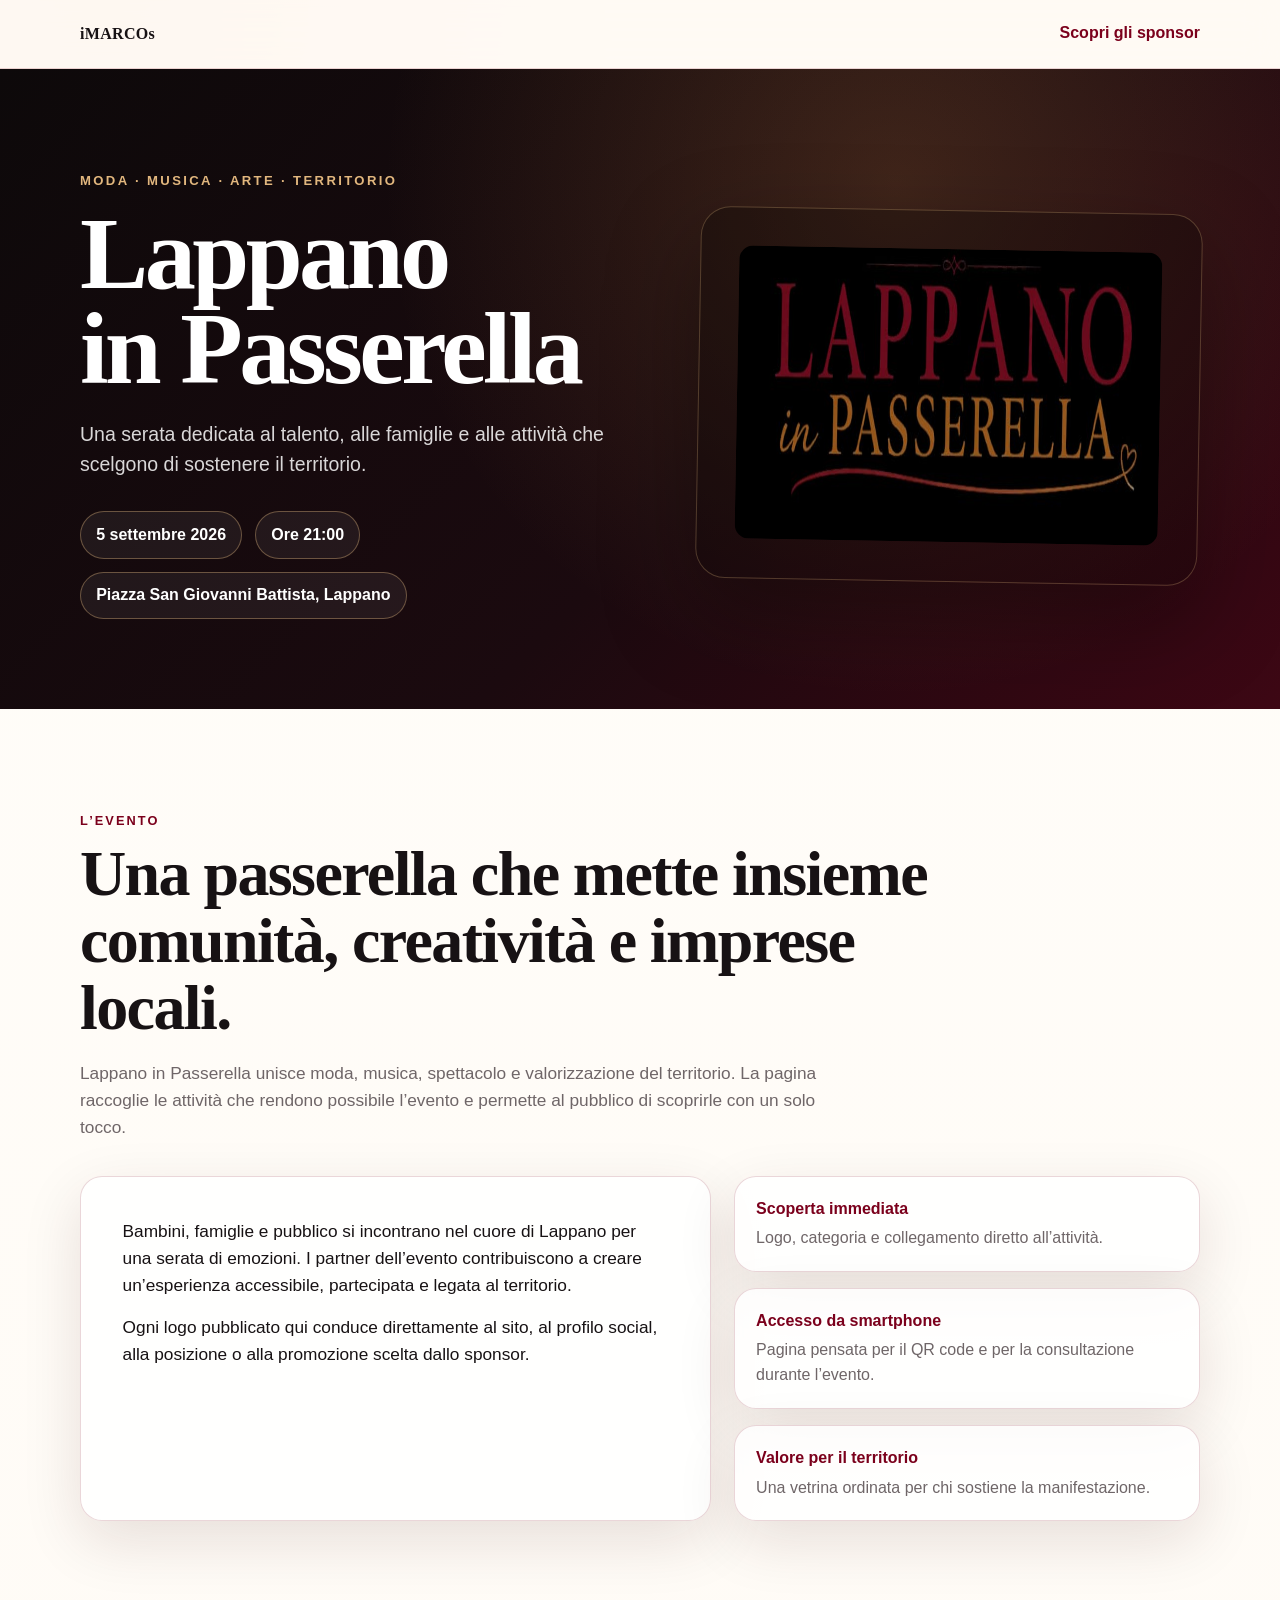
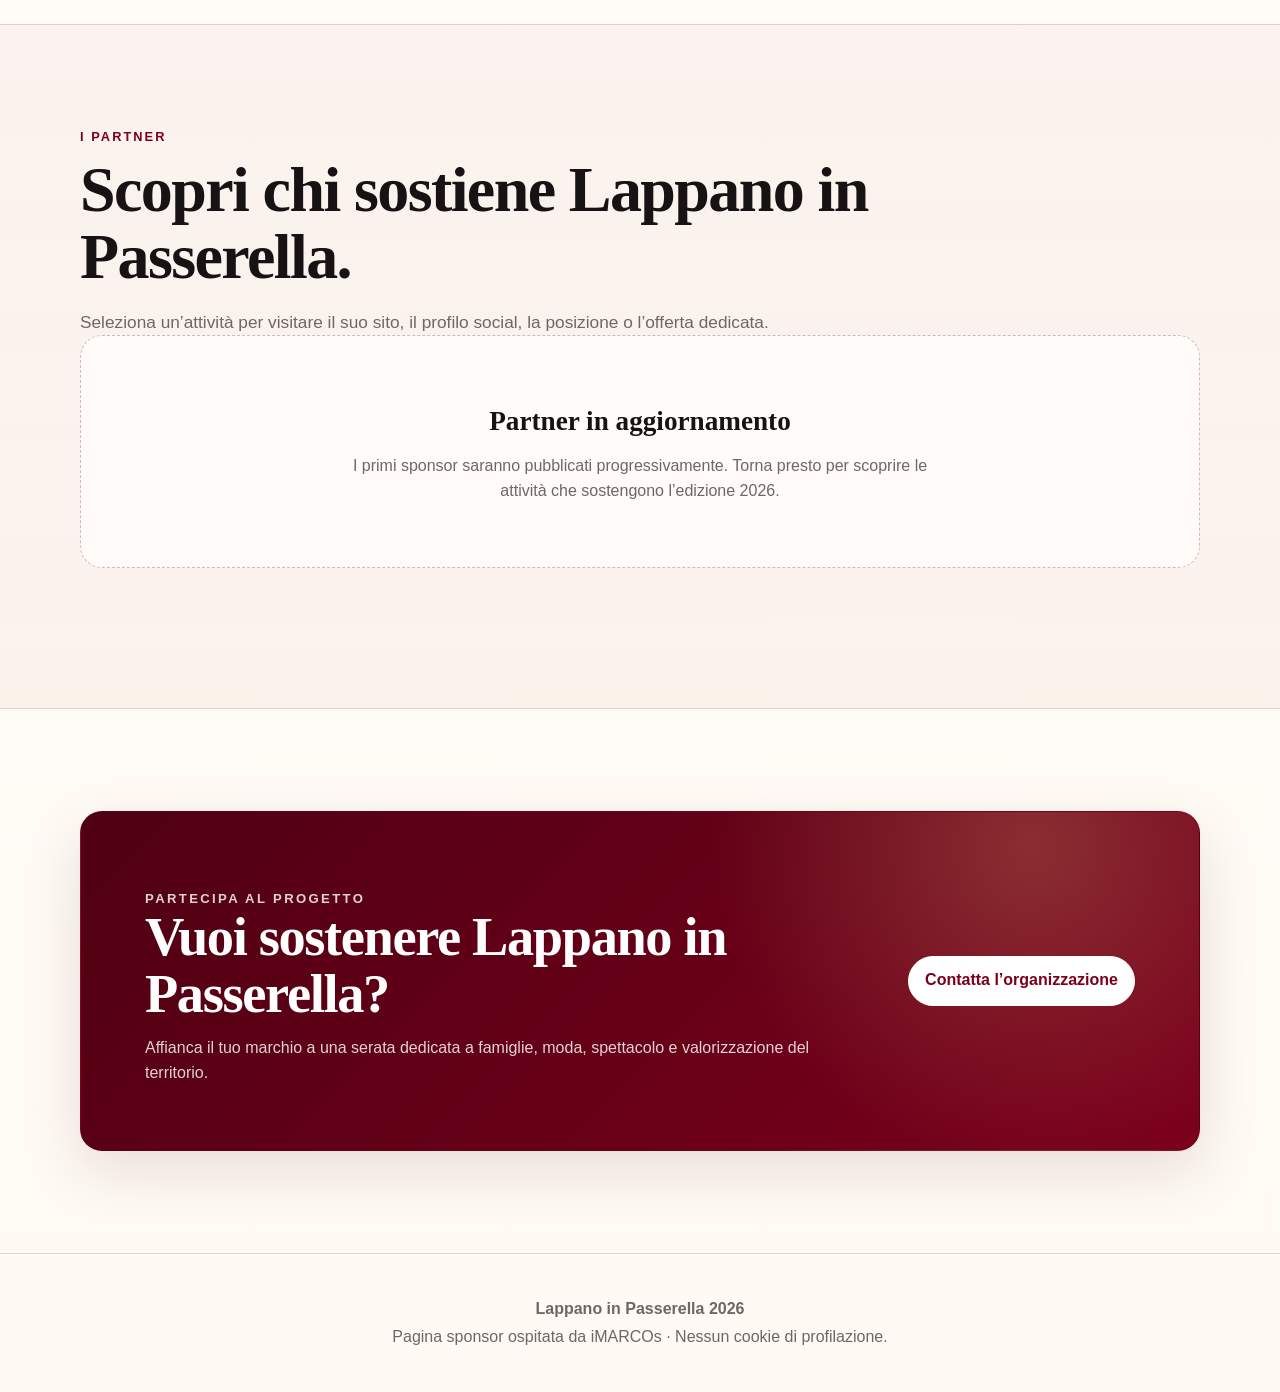
==== lappano-in-passerella/index.html @ 754109d4 "Add files via upload Caricamento iniziale sito iMARCOs" ====
<!doctype html>
<html lang="it">
<head>
  <meta charset="utf-8">
  <meta name="viewport" content="width=device-width, initial-scale=1">
  <meta name="theme-color" content="#4f0012">
  <meta name="description" content="Scopri i negozi e le attività che sostengono Lappano in Passerella 2026, l'evento dedicato a moda, musica, arte e talento.">
  <meta property="og:type" content="website">
  <meta property="og:title" content="Sponsor | Lappano in Passerella 2026">
  <meta property="og:description" content="I negozi e le attività che sostengono Lappano in Passerella 2026.">
  <meta property="og:image" content="https://imarcos.it/assets/logo-lappano-in-passerella.jpeg">
  <meta property="og:url" content="https://imarcos.it/lappano-in-passerella/">
  <title>Sponsor | Lappano in Passerella 2026</title>
  <link rel="canonical" href="https://imarcos.it/lappano-in-passerella/">
  <link rel="stylesheet" href="../assets/styles.css">
</head>
<body>
  <a class="skip-link" href="#contenuto">Vai al contenuto</a>

  <header class="site-header">
    <nav class="nav-wrap" aria-label="Navigazione principale">
      <a class="brand" href="../">iMARCOs</a>
      <a class="nav-link" href="#sponsor">Scopri gli sponsor</a>
    </nav>
  </header>

  <main id="contenuto">
    <section class="hero" aria-labelledby="titolo-evento">
      <div class="hero-inner">
        <div>
          <p class="eyebrow">Moda · musica · arte · territorio</p>
          <h1 id="titolo-evento">Lappano<br>in Passerella</h1>
          <p class="hero-lead">Una serata dedicata al talento, alle famiglie e alle attività che scelgono di sostenere il territorio.</p>
          <ul class="event-facts" aria-label="Informazioni sull'evento">
            <li>5 settembre 2026</li>
            <li>Ore 21:00</li>
            <li>Piazza San Giovanni Battista, Lappano</li>
          </ul>
        </div>
        <div class="hero-logo-card">
          <img src="../assets/logo-lappano-in-passerella.jpeg" alt="Logo Lappano in Passerella" width="851" height="293">
        </div>
      </div>
    </section>

    <section class="section" aria-labelledby="evento-heading">
      <p class="section-kicker">L’evento</p>
      <h2 id="evento-heading">Una passerella che mette insieme comunità, creatività e imprese locali.</h2>
      <p class="section-intro">Lappano in Passerella unisce moda, musica, spettacolo e valorizzazione del territorio. La pagina raccoglie le attività che rendono possibile l’evento e permette al pubblico di scoprirle con un solo tocco.</p>

      <div class="story-grid">
        <article class="story-card">
          <p>Bambini, famiglie e pubblico si incontrano nel cuore di Lappano per una serata di emozioni. I partner dell’evento contribuiscono a creare un’esperienza accessibile, partecipata e legata al territorio.</p>
          <p>Ogni logo pubblicato qui conduce direttamente al sito, al profilo social, alla posizione o alla promozione scelta dallo sponsor.</p>
        </article>
        <div class="feature-list" aria-label="Vantaggi della pagina sponsor">
          <article class="feature-card"><strong>Scoperta immediata</strong><p>Logo, categoria e collegamento diretto all’attività.</p></article>
          <article class="feature-card"><strong>Accesso da smartphone</strong><p>Pagina pensata per il QR code e per la consultazione durante l’evento.</p></article>
          <article class="feature-card"><strong>Valore per il territorio</strong><p>Una vetrina ordinata per chi sostiene la manifestazione.</p></article>
        </div>
      </div>
    </section>

    <section id="sponsor" class="sponsor-section">
      <div class="section">
        <p class="section-kicker">I partner</p>
        <h2>Scopri chi sostiene Lappano in Passerella.</h2>
        <p class="section-intro">Seleziona un’attività per visitare il suo sito, il profilo social, la posizione o l’offerta dedicata.</p>

        <div id="sponsor-empty" class="empty-state" hidden>
          <h3>Partner in aggiornamento</h3>
          <p>I primi sponsor saranno pubblicati progressivamente. Torna presto per scoprire le attività che sostengono l’edizione 2026.</p>
        </div>

        <div class="sponsor-groups">
          <section id="group-protagonista" class="sponsor-group" hidden aria-labelledby="protagonista-heading">
            <h3 id="protagonista-heading" class="sponsor-group-title">Sponsor protagonisti</h3>
            <div id="grid-protagonista" class="sponsor-grid featured"></div>
          </section>

          <section id="group-ufficiale" class="sponsor-group" hidden aria-labelledby="ufficiale-heading">
            <h3 id="ufficiale-heading" class="sponsor-group-title">Partner ufficiali</h3>
            <div id="grid-ufficiale" class="sponsor-grid"></div>
          </section>

          <section id="group-tecnico" class="sponsor-group" hidden aria-labelledby="tecnico-heading">
            <h3 id="tecnico-heading" class="sponsor-group-title">Partner tecnici</h3>
            <div id="grid-tecnico" class="sponsor-grid"></div>
          </section>
        </div>
      </div>
    </section>

    <section class="section" aria-labelledby="partner-heading">
      <div class="cta-card">
        <div>
          <p class="eyebrow">Partecipa al progetto</p>
          <h2 id="partner-heading">Vuoi sostenere Lappano in Passerella?</h2>
          <p>Affianca il tuo marchio a una serata dedicata a famiglie, moda, spettacolo e valorizzazione del territorio.</p>
        </div>
        <a class="button" href="mailto:marco.falace@imarcos.it?subject=Sponsor%20Lappano%20in%20Passerella%202026">Contatta l’organizzazione</a>
      </div>
    </section>
  </main>

  <footer class="site-footer">
    <p><strong>Lappano in Passerella 2026</strong></p>
    <p>Pagina sponsor ospitata da iMARCOs · Nessun cookie di profilazione.</p>
  </footer>

  <script src="../assets/sponsors.js"></script>
</body>
</html>
---- assets/styles.css ----
:root {
  --ink: #171214;
  --paper: #fffaf4;
  --paper-2: #f6eee5;
  --wine: #7b001c;
  --wine-dark: #4f0012;
  --gold: #b97a3f;
  --gold-light: #e2b77e;
  --muted: #6f6668;
  --line: rgba(123, 0, 28, 0.16);
  --shadow: 0 20px 60px rgba(55, 13, 20, 0.12);
  --radius: 22px;
}

* { box-sizing: border-box; }
html { scroll-behavior: smooth; }
body {
  margin: 0;
  color: var(--ink);
  background:
    radial-gradient(circle at 8% 0%, rgba(185, 122, 63, 0.12), transparent 32rem),
    linear-gradient(180deg, #fffdf9 0%, var(--paper) 100%);
  font-family: Arial, Helvetica, sans-serif;
  line-height: 1.55;
  -webkit-font-smoothing: antialiased;
}

a { color: inherit; }
img { max-width: 100%; display: block; }
button, a { -webkit-tap-highlight-color: transparent; }

.skip-link {
  position: absolute;
  left: -9999px;
  top: 0;
}
.skip-link:focus {
  left: 1rem;
  top: 1rem;
  z-index: 100;
  background: #fff;
  padding: .75rem 1rem;
  border-radius: 999px;
}

.site-header {
  position: sticky;
  top: 0;
  z-index: 20;
  backdrop-filter: blur(16px);
  background: rgba(255, 250, 244, 0.86);
  border-bottom: 1px solid var(--line);
}

.nav-wrap {
  width: min(1120px, calc(100% - 2rem));
  margin: 0 auto;
  min-height: 68px;
  display: flex;
  align-items: center;
  justify-content: space-between;
  gap: 1rem;
}

.brand {
  font-family: Georgia, 'Times New Roman', serif;
  font-weight: 700;
  letter-spacing: .02em;
  text-decoration: none;
}

.nav-link {
  color: var(--wine);
  font-weight: 700;
  text-decoration: none;
  border-bottom: 1px solid transparent;
}
.nav-link:hover, .nav-link:focus-visible { border-color: currentColor; }

.hero {
  color: #fff;
  background:
    radial-gradient(circle at 70% 18%, rgba(185, 122, 63, .24), transparent 32rem),
    linear-gradient(135deg, #0d090a 0%, #1b0a0f 58%, #3d0714 100%);
  overflow: hidden;
}

.hero-inner {
  width: min(1120px, calc(100% - 2rem));
  margin: 0 auto;
  padding: clamp(3.5rem, 8vw, 7.5rem) 0 clamp(3rem, 7vw, 6rem);
  display: grid;
  grid-template-columns: minmax(0, 1.05fr) minmax(300px, .95fr);
  gap: clamp(2rem, 5vw, 5rem);
  align-items: center;
}

.eyebrow {
  margin: 0 0 .9rem;
  color: var(--gold-light);
  font-size: .82rem;
  font-weight: 800;
  letter-spacing: .18em;
  text-transform: uppercase;
}

.hero h1 {
  margin: 0;
  font-family: Georgia, 'Times New Roman', serif;
  font-size: clamp(2.7rem, 8vw, 6.6rem);
  line-height: .93;
  letter-spacing: -.035em;
}

.hero-lead {
  max-width: 650px;
  margin: 1.4rem 0 0;
  color: rgba(255,255,255,.84);
  font-size: clamp(1rem, 2vw, 1.22rem);
}

.event-facts {
  margin: 2rem 0 0;
  padding: 0;
  display: flex;
  flex-wrap: wrap;
  gap: .8rem;
  list-style: none;
}
.event-facts li {
  border: 1px solid rgba(226, 183, 126, .38);
  background: rgba(255,255,255,.06);
  border-radius: 999px;
  padding: .65rem .95rem;
  font-weight: 700;
}

.hero-logo-card {
  border: 1px solid rgba(226, 183, 126, .27);
  border-radius: 30px;
  background: rgba(0,0,0,.28);
  box-shadow: 0 35px 90px rgba(0,0,0,.35);
  padding: clamp(1.2rem, 3vw, 2.4rem);
  transform: rotate(1deg);
}
.hero-logo-card img {
  width: 100%;
  border-radius: 14px;
}

.section {
  width: min(1120px, calc(100% - 2rem));
  margin: 0 auto;
  padding: clamp(3.5rem, 8vw, 7rem) 0;
}

.section-kicker {
  margin: 0 0 .55rem;
  color: var(--wine);
  font-size: .8rem;
  font-weight: 800;
  letter-spacing: .16em;
  text-transform: uppercase;
}

.section h2 {
  margin: 0;
  max-width: 850px;
  font-family: Georgia, 'Times New Roman', serif;
  font-size: clamp(2rem, 5vw, 4rem);
  line-height: 1.05;
  letter-spacing: -.025em;
}

.section-intro {
  max-width: 760px;
  margin: 1.15rem 0 0;
  color: var(--muted);
  font-size: 1.08rem;
}

.story-grid {
  display: grid;
  grid-template-columns: 1.15fr .85fr;
  gap: 1.4rem;
  margin-top: 2.2rem;
}

.story-card, .feature-card, .sponsor-card, .cta-card, .home-card {
  background: rgba(255,255,255,.82);
  border: 1px solid var(--line);
  border-radius: var(--radius);
  box-shadow: var(--shadow);
}

.story-card {
  padding: clamp(1.5rem, 4vw, 2.6rem);
}
.story-card p { margin: 0; font-size: 1.08rem; }
.story-card p + p { margin-top: 1rem; }

.feature-list {
  display: grid;
  gap: 1rem;
}
.feature-card { padding: 1.25rem 1.35rem; }
.feature-card strong {
  display: block;
  color: var(--wine);
  margin-bottom: .3rem;
}
.feature-card p { margin: 0; color: var(--muted); }

.sponsor-section {
  background: linear-gradient(180deg, rgba(123,0,28,.035), rgba(185,122,63,.06));
  border-top: 1px solid var(--line);
  border-bottom: 1px solid var(--line);
}

.sponsor-groups { margin-top: 2.3rem; }
.sponsor-group + .sponsor-group { margin-top: 3.2rem; }
.sponsor-group[hidden] { display: none; }
.sponsor-group-title {
  margin: 0 0 1.1rem;
  color: var(--wine-dark);
  font-family: Georgia, 'Times New Roman', serif;
  font-size: 1.55rem;
}

.sponsor-grid {
  display: grid;
  grid-template-columns: repeat(3, minmax(0, 1fr));
  gap: 1rem;
}
.sponsor-grid.featured { grid-template-columns: repeat(2, minmax(0, 1fr)); }

.sponsor-card {
  min-width: 0;
  padding: 1.15rem;
  display: flex;
  flex-direction: column;
  gap: 1rem;
  transition: transform .2s ease, box-shadow .2s ease;
}
.sponsor-card:hover { transform: translateY(-4px); box-shadow: 0 25px 65px rgba(55, 13, 20, .16); }
.sponsor-logo-box {
  min-height: 150px;
  display: grid;
  place-items: center;
  padding: 1.2rem;
  background: #fff;
  border: 1px solid rgba(23,18,20,.08);
  border-radius: 16px;
}
.sponsor-logo-box img {
  max-height: 115px;
  width: auto;
  object-fit: contain;
}
.sponsor-meta { flex: 1; }
.sponsor-meta h3 { margin: 0; font-size: 1.15rem; }
.sponsor-category { margin: .35rem 0 0; color: var(--muted); }
.sponsor-offer {
  margin: .85rem 0 0;
  padding: .75rem .85rem;
  border-radius: 12px;
  background: var(--paper-2);
  color: var(--wine-dark);
  font-weight: 700;
}

.button {
  display: inline-flex;
  align-items: center;
  justify-content: center;
  gap: .45rem;
  min-height: 46px;
  padding: .72rem 1rem;
  border-radius: 999px;
  background: var(--wine);
  color: #fff;
  text-decoration: none;
  font-weight: 800;
  border: 1px solid var(--wine);
}
.button:hover, .button:focus-visible { background: var(--wine-dark); }
.button.secondary {
  background: transparent;
  color: var(--wine);
}
.button.secondary:hover, .button.secondary:focus-visible { background: rgba(123,0,28,.06); }

.empty-state {
  padding: clamp(2rem, 5vw, 4rem);
  text-align: center;
  border: 1px dashed rgba(123,0,28,.28);
  border-radius: var(--radius);
  background: rgba(255,255,255,.68);
}
.empty-state h3 { margin: 0; font-family: Georgia, 'Times New Roman', serif; font-size: 1.7rem; }
.empty-state p { max-width: 620px; margin: .7rem auto 0; color: var(--muted); }

.cta-card {
  padding: clamp(1.8rem, 5vw, 4rem);
  color: #fff;
  background:
    radial-gradient(circle at 85% 10%, rgba(226,183,126,.25), transparent 20rem),
    linear-gradient(135deg, var(--wine-dark), var(--wine));
  display: grid;
  grid-template-columns: 1fr auto;
  align-items: center;
  gap: 2rem;
}
.cta-card h2 { font-size: clamp(1.8rem, 4.5vw, 3.4rem); }
.cta-card p { margin: .8rem 0 0; color: rgba(255,255,255,.82); max-width: 680px; }
.cta-card .button { background: #fff; color: var(--wine); border-color: #fff; white-space: nowrap; }

.site-footer {
  padding: 2.4rem 1rem;
  color: var(--muted);
  text-align: center;
  border-top: 1px solid var(--line);
}
.site-footer p { margin: .25rem 0; }

.home-shell {
  min-height: 100vh;
  display: grid;
  place-items: center;
  padding: 2rem;
  background:
    radial-gradient(circle at 20% 10%, rgba(185,122,63,.19), transparent 30rem),
    linear-gradient(135deg, #fffaf4, #f5e9de);
}
.home-card {
  width: min(720px, 100%);
  padding: clamp(2rem, 6vw, 4.5rem);
  text-align: center;
}
.home-card h1 {
  margin: 0;
  font-family: Georgia, 'Times New Roman', serif;
  font-size: clamp(2.8rem, 10vw, 5rem);
}
.home-card p { color: var(--muted); }
.home-card .button { margin-top: 1rem; }

@media (max-width: 850px) {
  .hero-inner, .story-grid, .cta-card { grid-template-columns: 1fr; }
  .hero-logo-card { max-width: 660px; transform: none; }
  .sponsor-grid, .sponsor-grid.featured { grid-template-columns: repeat(2, minmax(0, 1fr)); }
  .cta-card .button { justify-self: start; }
}

@media (max-width: 560px) {
  .nav-wrap { min-height: 60px; }
  .hero-inner { width: min(100% - 1.25rem, 1120px); }
  .section { width: min(100% - 1.25rem, 1120px); }
  .event-facts { display: grid; }
  .event-facts li { border-radius: 14px; }
  .sponsor-grid, .sponsor-grid.featured { grid-template-columns: 1fr; }
  .sponsor-logo-box { min-height: 130px; }
}

@media (prefers-reduced-motion: reduce) {
  html { scroll-behavior: auto; }
  *, *::before, *::after { transition-duration: .01ms !important; animation-duration: .01ms !important; }
}
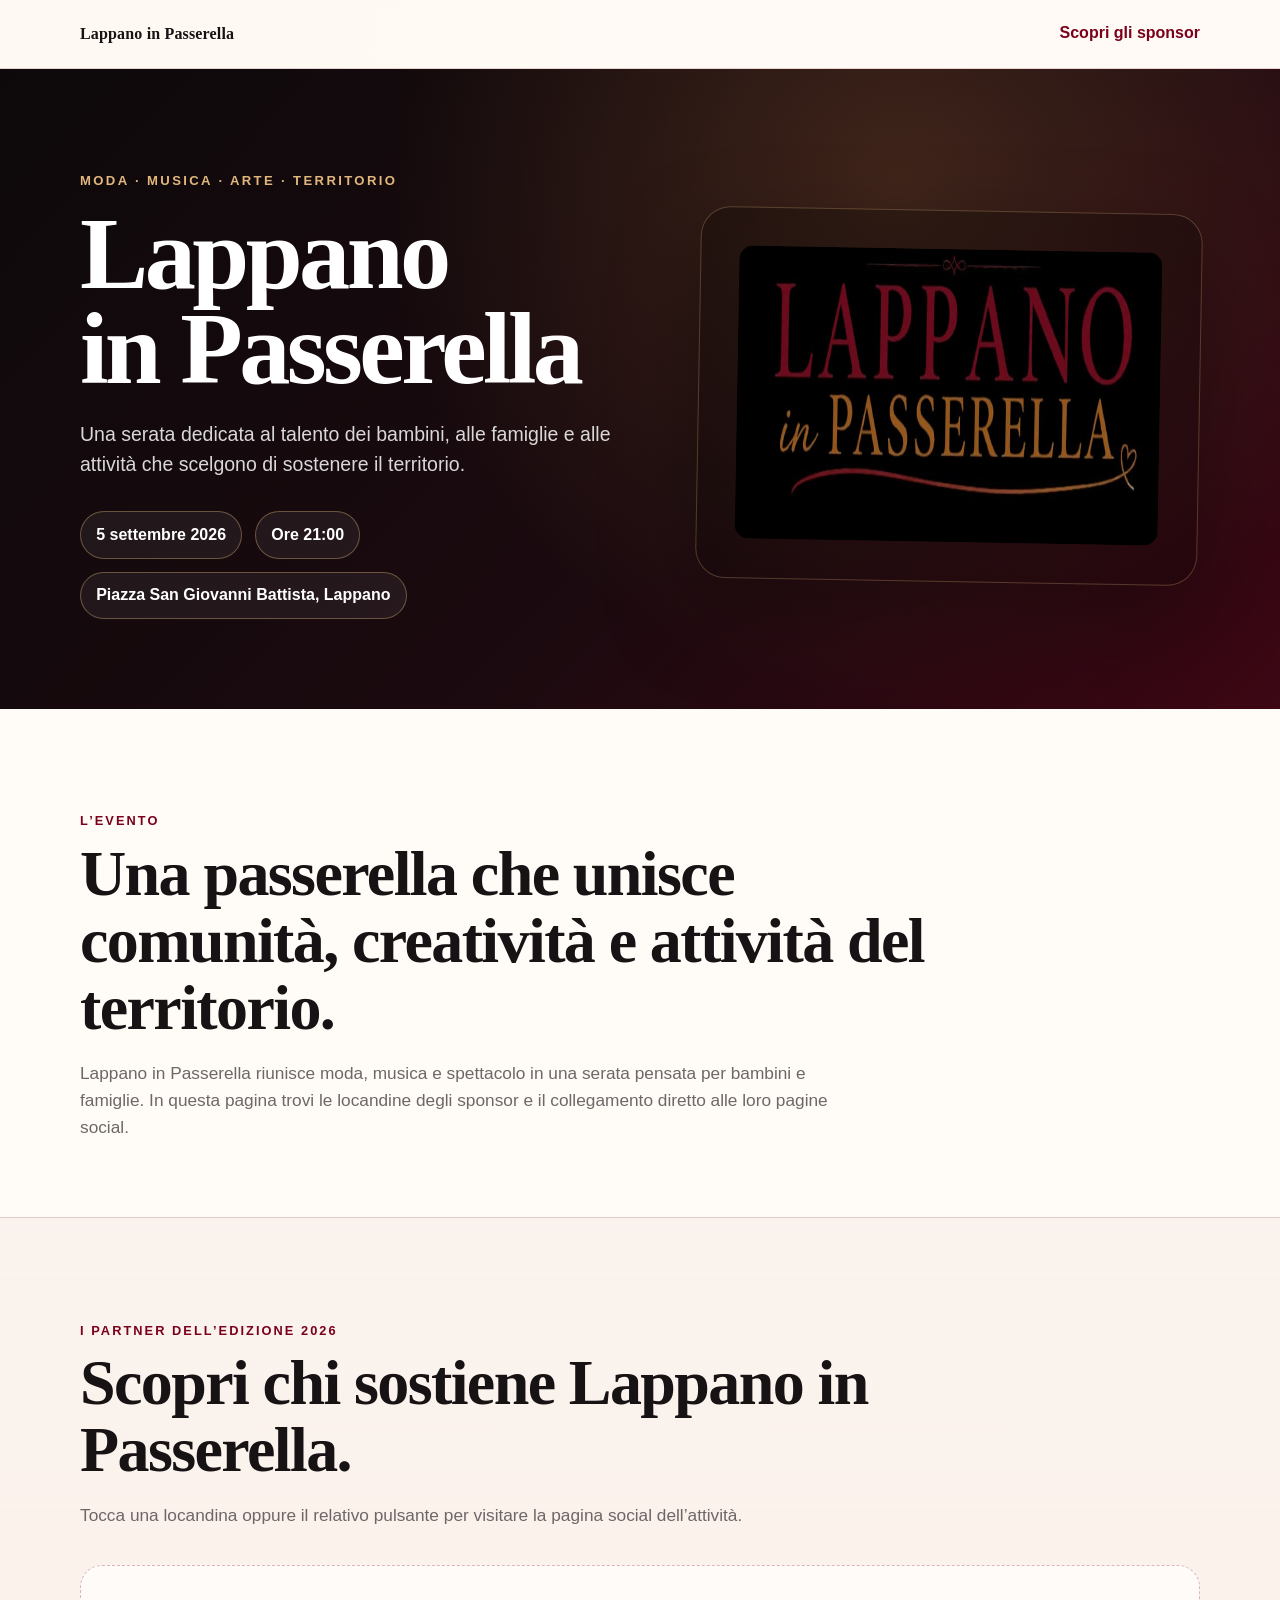
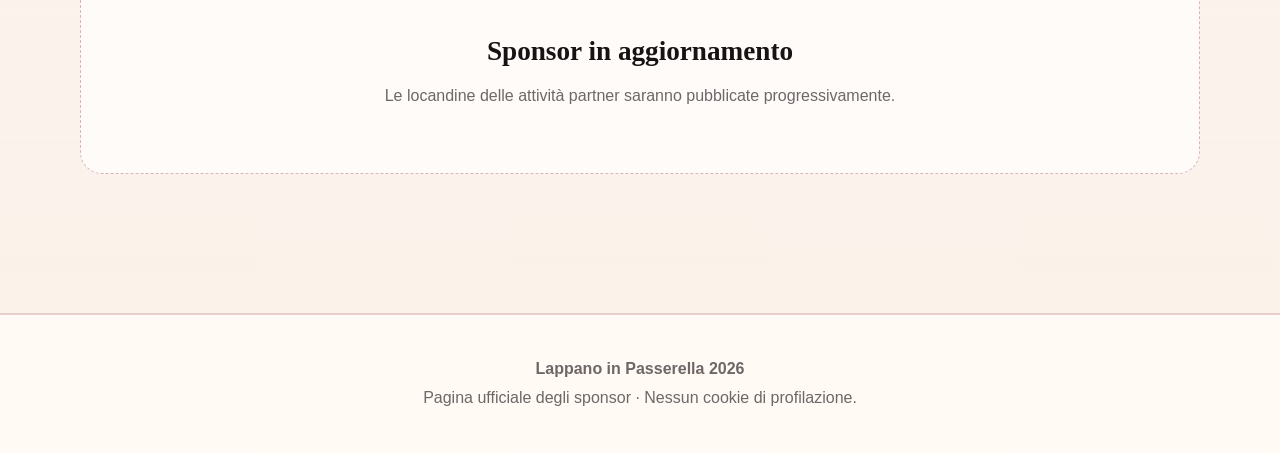
==== commit aeda26d2: "Add files via upload Separa Lappano da iMARCOs e aggiorna gestione sponsor" ====
--- a/lappano-in-passerella/index.html
+++ b/lappano-in-passerella/index.html
@@ -4,22 +4,22 @@
   <meta charset="utf-8">
   <meta name="viewport" content="width=device-width, initial-scale=1">
   <meta name="theme-color" content="#4f0012">
-  <meta name="description" content="Scopri i negozi e le attività che sostengono Lappano in Passerella 2026, l'evento dedicato a moda, musica, arte e talento.">
+  <meta name="description" content="Scopri i negozi e le attività che sostengono Lappano in Passerella 2026 e visita le loro pagine social.">
   <meta property="og:type" content="website">
   <meta property="og:title" content="Sponsor | Lappano in Passerella 2026">
-  <meta property="og:description" content="I negozi e le attività che sostengono Lappano in Passerella 2026.">
+  <meta property="og:description" content="Le attività che sostengono Lappano in Passerella 2026.">
   <meta property="og:image" content="https://imarcos.it/assets/logo-lappano-in-passerella.jpeg">
   <meta property="og:url" content="https://imarcos.it/lappano-in-passerella/">
   <title>Sponsor | Lappano in Passerella 2026</title>
   <link rel="canonical" href="https://imarcos.it/lappano-in-passerella/">
   <link rel="stylesheet" href="../assets/styles.css">
 </head>
-<body>
+<body id="top">
   <a class="skip-link" href="#contenuto">Vai al contenuto</a>
 
   <header class="site-header">
-    <nav class="nav-wrap" aria-label="Navigazione principale">
-      <a class="brand" href="../">iMARCOs</a>
+    <nav class="nav-wrap" aria-label="Navigazione della pagina">
+      <a class="event-brand" href="#top">Lappano in Passerella</a>
       <a class="nav-link" href="#sponsor">Scopri gli sponsor</a>
     </nav>
   </header>
@@ -30,7 +30,7 @@
         <div>
           <p class="eyebrow">Moda · musica · arte · territorio</p>
           <h1 id="titolo-evento">Lappano<br>in Passerella</h1>
-          <p class="hero-lead">Una serata dedicata al talento, alle famiglie e alle attività che scelgono di sostenere il territorio.</p>
+          <p class="hero-lead">Una serata dedicata al talento dei bambini, alle famiglie e alle attività che scelgono di sostenere il territorio.</p>
           <ul class="event-facts" aria-label="Informazioni sull'evento">
             <li>5 settembre 2026</li>
             <li>Ore 21:00</li>
@@ -43,69 +43,31 @@
       </div>
     </section>
 
-    <section class="section" aria-labelledby="evento-heading">
+    <section class="section event-intro" aria-labelledby="evento-heading">
       <p class="section-kicker">L’evento</p>
-      <h2 id="evento-heading">Una passerella che mette insieme comunità, creatività e imprese locali.</h2>
-      <p class="section-intro">Lappano in Passerella unisce moda, musica, spettacolo e valorizzazione del territorio. La pagina raccoglie le attività che rendono possibile l’evento e permette al pubblico di scoprirle con un solo tocco.</p>
-
-      <div class="story-grid">
-        <article class="story-card">
-          <p>Bambini, famiglie e pubblico si incontrano nel cuore di Lappano per una serata di emozioni. I partner dell’evento contribuiscono a creare un’esperienza accessibile, partecipata e legata al territorio.</p>
-          <p>Ogni logo pubblicato qui conduce direttamente al sito, al profilo social, alla posizione o alla promozione scelta dallo sponsor.</p>
-        </article>
-        <div class="feature-list" aria-label="Vantaggi della pagina sponsor">
-          <article class="feature-card"><strong>Scoperta immediata</strong><p>Logo, categoria e collegamento diretto all’attività.</p></article>
-          <article class="feature-card"><strong>Accesso da smartphone</strong><p>Pagina pensata per il QR code e per la consultazione durante l’evento.</p></article>
-          <article class="feature-card"><strong>Valore per il territorio</strong><p>Una vetrina ordinata per chi sostiene la manifestazione.</p></article>
-        </div>
-      </div>
+      <h2 id="evento-heading">Una passerella che unisce comunità, creatività e attività del territorio.</h2>
+      <p class="section-intro">Lappano in Passerella riunisce moda, musica e spettacolo in una serata pensata per bambini e famiglie. In questa pagina trovi le locandine degli sponsor e il collegamento diretto alle loro pagine social.</p>
     </section>
 
-    <section id="sponsor" class="sponsor-section">
+    <section id="sponsor" class="sponsor-section" aria-labelledby="sponsor-heading">
       <div class="section">
-        <p class="section-kicker">I partner</p>
-        <h2>Scopri chi sostiene Lappano in Passerella.</h2>
-        <p class="section-intro">Seleziona un’attività per visitare il suo sito, il profilo social, la posizione o l’offerta dedicata.</p>
+        <p class="section-kicker">I partner dell’edizione 2026</p>
+        <h2 id="sponsor-heading">Scopri chi sostiene Lappano in Passerella.</h2>
+        <p class="section-intro">Tocca una locandina oppure il relativo pulsante per visitare la pagina social dell’attività.</p>
 
         <div id="sponsor-empty" class="empty-state" hidden>
-          <h3>Partner in aggiornamento</h3>
-          <p>I primi sponsor saranno pubblicati progressivamente. Torna presto per scoprire le attività che sostengono l’edizione 2026.</p>
+          <h3>Sponsor in aggiornamento</h3>
+          <p>Le locandine delle attività partner saranno pubblicate progressivamente.</p>
         </div>
 
-        <div class="sponsor-groups">
-          <section id="group-protagonista" class="sponsor-group" hidden aria-labelledby="protagonista-heading">
-            <h3 id="protagonista-heading" class="sponsor-group-title">Sponsor protagonisti</h3>
-            <div id="grid-protagonista" class="sponsor-grid featured"></div>
-          </section>
-
-          <section id="group-ufficiale" class="sponsor-group" hidden aria-labelledby="ufficiale-heading">
-            <h3 id="ufficiale-heading" class="sponsor-group-title">Partner ufficiali</h3>
-            <div id="grid-ufficiale" class="sponsor-grid"></div>
-          </section>
-
-          <section id="group-tecnico" class="sponsor-group" hidden aria-labelledby="tecnico-heading">
-            <h3 id="tecnico-heading" class="sponsor-group-title">Partner tecnici</h3>
-            <div id="grid-tecnico" class="sponsor-grid"></div>
-          </section>
-        </div>
-      </div>
-    </section>
-
-    <section class="section" aria-labelledby="partner-heading">
-      <div class="cta-card">
-        <div>
-          <p class="eyebrow">Partecipa al progetto</p>
-          <h2 id="partner-heading">Vuoi sostenere Lappano in Passerella?</h2>
-          <p>Affianca il tuo marchio a una serata dedicata a famiglie, moda, spettacolo e valorizzazione del territorio.</p>
-        </div>
-        <a class="button" href="mailto:marco.falace@imarcos.it?subject=Sponsor%20Lappano%20in%20Passerella%202026">Contatta l’organizzazione</a>
+        <div id="sponsor-grid" class="poster-grid" aria-live="polite"></div>
       </div>
     </section>
   </main>
 
   <footer class="site-footer">
     <p><strong>Lappano in Passerella 2026</strong></p>
-    <p>Pagina sponsor ospitata da iMARCOs · Nessun cookie di profilazione.</p>
+    <p>Pagina ufficiale degli sponsor · Nessun cookie di profilazione.</p>
   </footer>
 
   <script src="../assets/sponsors.js"></script>
--- a/assets/styles.css
+++ b/assets/styles.css
@@ -48,7 +48,7 @@
   top: 0;
   z-index: 20;
   backdrop-filter: blur(16px);
-  background: rgba(255, 250, 244, 0.86);
+  background: rgba(255, 250, 244, 0.9);
   border-bottom: 1px solid var(--line);
 }
 
@@ -62,10 +62,10 @@
   gap: 1rem;
 }
 
-.brand {
+.event-brand {
   font-family: Georgia, 'Times New Roman', serif;
   font-weight: 700;
-  letter-spacing: .02em;
+  letter-spacing: .01em;
   text-decoration: none;
 }
 
@@ -179,37 +179,7 @@
   font-size: 1.08rem;
 }
 
-.story-grid {
-  display: grid;
-  grid-template-columns: 1.15fr .85fr;
-  gap: 1.4rem;
-  margin-top: 2.2rem;
-}
-
-.story-card, .feature-card, .sponsor-card, .cta-card, .home-card {
-  background: rgba(255,255,255,.82);
-  border: 1px solid var(--line);
-  border-radius: var(--radius);
-  box-shadow: var(--shadow);
-}
-
-.story-card {
-  padding: clamp(1.5rem, 4vw, 2.6rem);
-}
-.story-card p { margin: 0; font-size: 1.08rem; }
-.story-card p + p { margin-top: 1rem; }
-
-.feature-list {
-  display: grid;
-  gap: 1rem;
-}
-.feature-card { padding: 1.25rem 1.35rem; }
-.feature-card strong {
-  display: block;
-  color: var(--wine);
-  margin-bottom: .3rem;
-}
-.feature-card p { margin: 0; color: var(--muted); }
+.event-intro { padding-bottom: clamp(3rem, 6vw, 5.5rem); }
 
 .sponsor-section {
   background: linear-gradient(180deg, rgba(123,0,28,.035), rgba(185,122,63,.06));
@@ -217,56 +187,57 @@
   border-bottom: 1px solid var(--line);
 }
 
-.sponsor-groups { margin-top: 2.3rem; }
-.sponsor-group + .sponsor-group { margin-top: 3.2rem; }
-.sponsor-group[hidden] { display: none; }
-.sponsor-group-title {
-  margin: 0 0 1.1rem;
-  color: var(--wine-dark);
-  font-family: Georgia, 'Times New Roman', serif;
-  font-size: 1.55rem;
-}
-
-.sponsor-grid {
+.poster-grid {
   display: grid;
   grid-template-columns: repeat(3, minmax(0, 1fr));
-  gap: 1rem;
-}
-.sponsor-grid.featured { grid-template-columns: repeat(2, minmax(0, 1fr)); }
-
-.sponsor-card {
+  gap: clamp(1rem, 2vw, 1.5rem);
+  margin-top: 2.3rem;
+}
+
+.poster-card {
   min-width: 0;
-  padding: 1.15rem;
-  display: flex;
-  flex-direction: column;
-  gap: 1rem;
+  overflow: hidden;
+  background: rgba(255,255,255,.88);
+  border: 1px solid var(--line);
+  border-radius: var(--radius);
+  box-shadow: var(--shadow);
   transition: transform .2s ease, box-shadow .2s ease;
 }
-.sponsor-card:hover { transform: translateY(-4px); box-shadow: 0 25px 65px rgba(55, 13, 20, .16); }
-.sponsor-logo-box {
-  min-height: 150px;
+.poster-card:hover {
+  transform: translateY(-4px);
+  box-shadow: 0 25px 65px rgba(55, 13, 20, .16);
+}
+
+.poster-link {
+  display: block;
+  text-decoration: none;
+}
+
+.poster-frame {
+  aspect-ratio: 4 / 5;
   display: grid;
   place-items: center;
-  padding: 1.2rem;
+  overflow: hidden;
   background: #fff;
-  border: 1px solid rgba(23,18,20,.08);
-  border-radius: 16px;
-}
-.sponsor-logo-box img {
-  max-height: 115px;
-  width: auto;
+  border-bottom: 1px solid rgba(23,18,20,.08);
+}
+
+.poster-frame img {
+  width: 100%;
+  height: 100%;
   object-fit: contain;
 }
-.sponsor-meta { flex: 1; }
-.sponsor-meta h3 { margin: 0; font-size: 1.15rem; }
-.sponsor-category { margin: .35rem 0 0; color: var(--muted); }
-.sponsor-offer {
-  margin: .85rem 0 0;
-  padding: .75rem .85rem;
-  border-radius: 12px;
-  background: var(--paper-2);
-  color: var(--wine-dark);
-  font-weight: 700;
+
+.poster-meta {
+  padding: 1.15rem;
+  display: grid;
+  gap: .9rem;
+}
+
+.poster-meta h3 {
+  margin: 0;
+  font-size: 1.08rem;
+  line-height: 1.3;
 }
 
 .button {
@@ -291,29 +262,23 @@
 .button.secondary:hover, .button.secondary:focus-visible { background: rgba(123,0,28,.06); }
 
 .empty-state {
+  margin-top: 2.3rem;
   padding: clamp(2rem, 5vw, 4rem);
   text-align: center;
   border: 1px dashed rgba(123,0,28,.28);
   border-radius: var(--radius);
   background: rgba(255,255,255,.68);
 }
-.empty-state h3 { margin: 0; font-family: Georgia, 'Times New Roman', serif; font-size: 1.7rem; }
-.empty-state p { max-width: 620px; margin: .7rem auto 0; color: var(--muted); }
-
-.cta-card {
-  padding: clamp(1.8rem, 5vw, 4rem);
-  color: #fff;
-  background:
-    radial-gradient(circle at 85% 10%, rgba(226,183,126,.25), transparent 20rem),
-    linear-gradient(135deg, var(--wine-dark), var(--wine));
-  display: grid;
-  grid-template-columns: 1fr auto;
-  align-items: center;
-  gap: 2rem;
-}
-.cta-card h2 { font-size: clamp(1.8rem, 4.5vw, 3.4rem); }
-.cta-card p { margin: .8rem 0 0; color: rgba(255,255,255,.82); max-width: 680px; }
-.cta-card .button { background: #fff; color: var(--wine); border-color: #fff; white-space: nowrap; }
+.empty-state h3 {
+  margin: 0;
+  font-family: Georgia, 'Times New Roman', serif;
+  font-size: 1.7rem;
+}
+.empty-state p {
+  max-width: 620px;
+  margin: .7rem auto 0;
+  color: var(--muted);
+}
 
 .site-footer {
   padding: 2.4rem 1rem;
@@ -323,46 +288,23 @@
 }
 .site-footer p { margin: .25rem 0; }
 
-.home-shell {
-  min-height: 100vh;
-  display: grid;
-  place-items: center;
-  padding: 2rem;
-  background:
-    radial-gradient(circle at 20% 10%, rgba(185,122,63,.19), transparent 30rem),
-    linear-gradient(135deg, #fffaf4, #f5e9de);
-}
-.home-card {
-  width: min(720px, 100%);
-  padding: clamp(2rem, 6vw, 4.5rem);
-  text-align: center;
-}
-.home-card h1 {
-  margin: 0;
-  font-family: Georgia, 'Times New Roman', serif;
-  font-size: clamp(2.8rem, 10vw, 5rem);
-}
-.home-card p { color: var(--muted); }
-.home-card .button { margin-top: 1rem; }
-
 @media (max-width: 850px) {
-  .hero-inner, .story-grid, .cta-card { grid-template-columns: 1fr; }
+  .hero-inner { grid-template-columns: 1fr; }
   .hero-logo-card { max-width: 660px; transform: none; }
-  .sponsor-grid, .sponsor-grid.featured { grid-template-columns: repeat(2, minmax(0, 1fr)); }
-  .cta-card .button { justify-self: start; }
+  .poster-grid { grid-template-columns: repeat(2, minmax(0, 1fr)); }
 }
 
 @media (max-width: 560px) {
   .nav-wrap { min-height: 60px; }
-  .hero-inner { width: min(100% - 1.25rem, 1120px); }
-  .section { width: min(100% - 1.25rem, 1120px); }
+  .event-brand { font-size: .94rem; }
+  .hero-inner, .section { width: min(100% - 1.25rem, 1120px); }
   .event-facts { display: grid; }
   .event-facts li { border-radius: 14px; }
-  .sponsor-grid, .sponsor-grid.featured { grid-template-columns: 1fr; }
-  .sponsor-logo-box { min-height: 130px; }
+  .poster-grid { grid-template-columns: 1fr; }
+  .poster-meta { padding: 1rem; }
 }
 
 @media (prefers-reduced-motion: reduce) {
   html { scroll-behavior: auto; }
-  *, *::before, *::after { transition-duration: .01ms !important; animation-duration: .01ms !important; }
-}
+  *, *::before, *::after { transition: none !important; }
+}
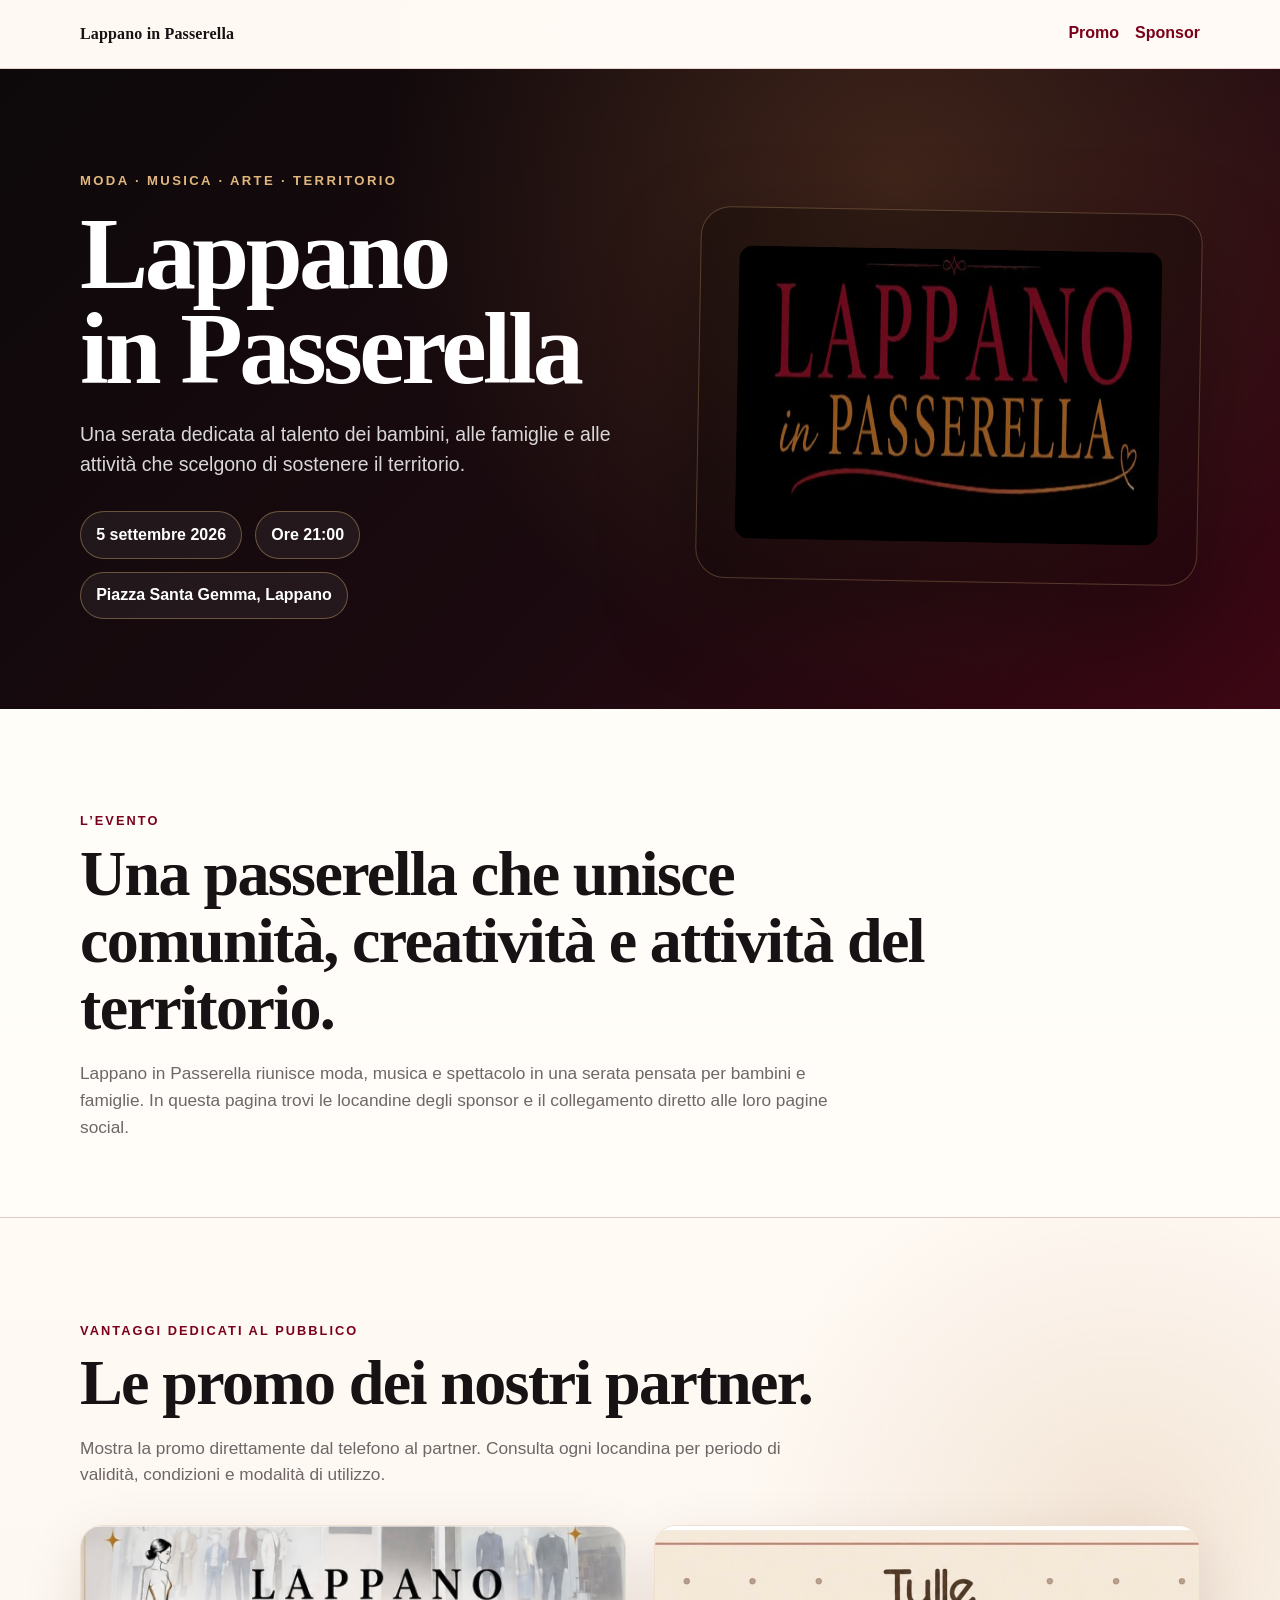
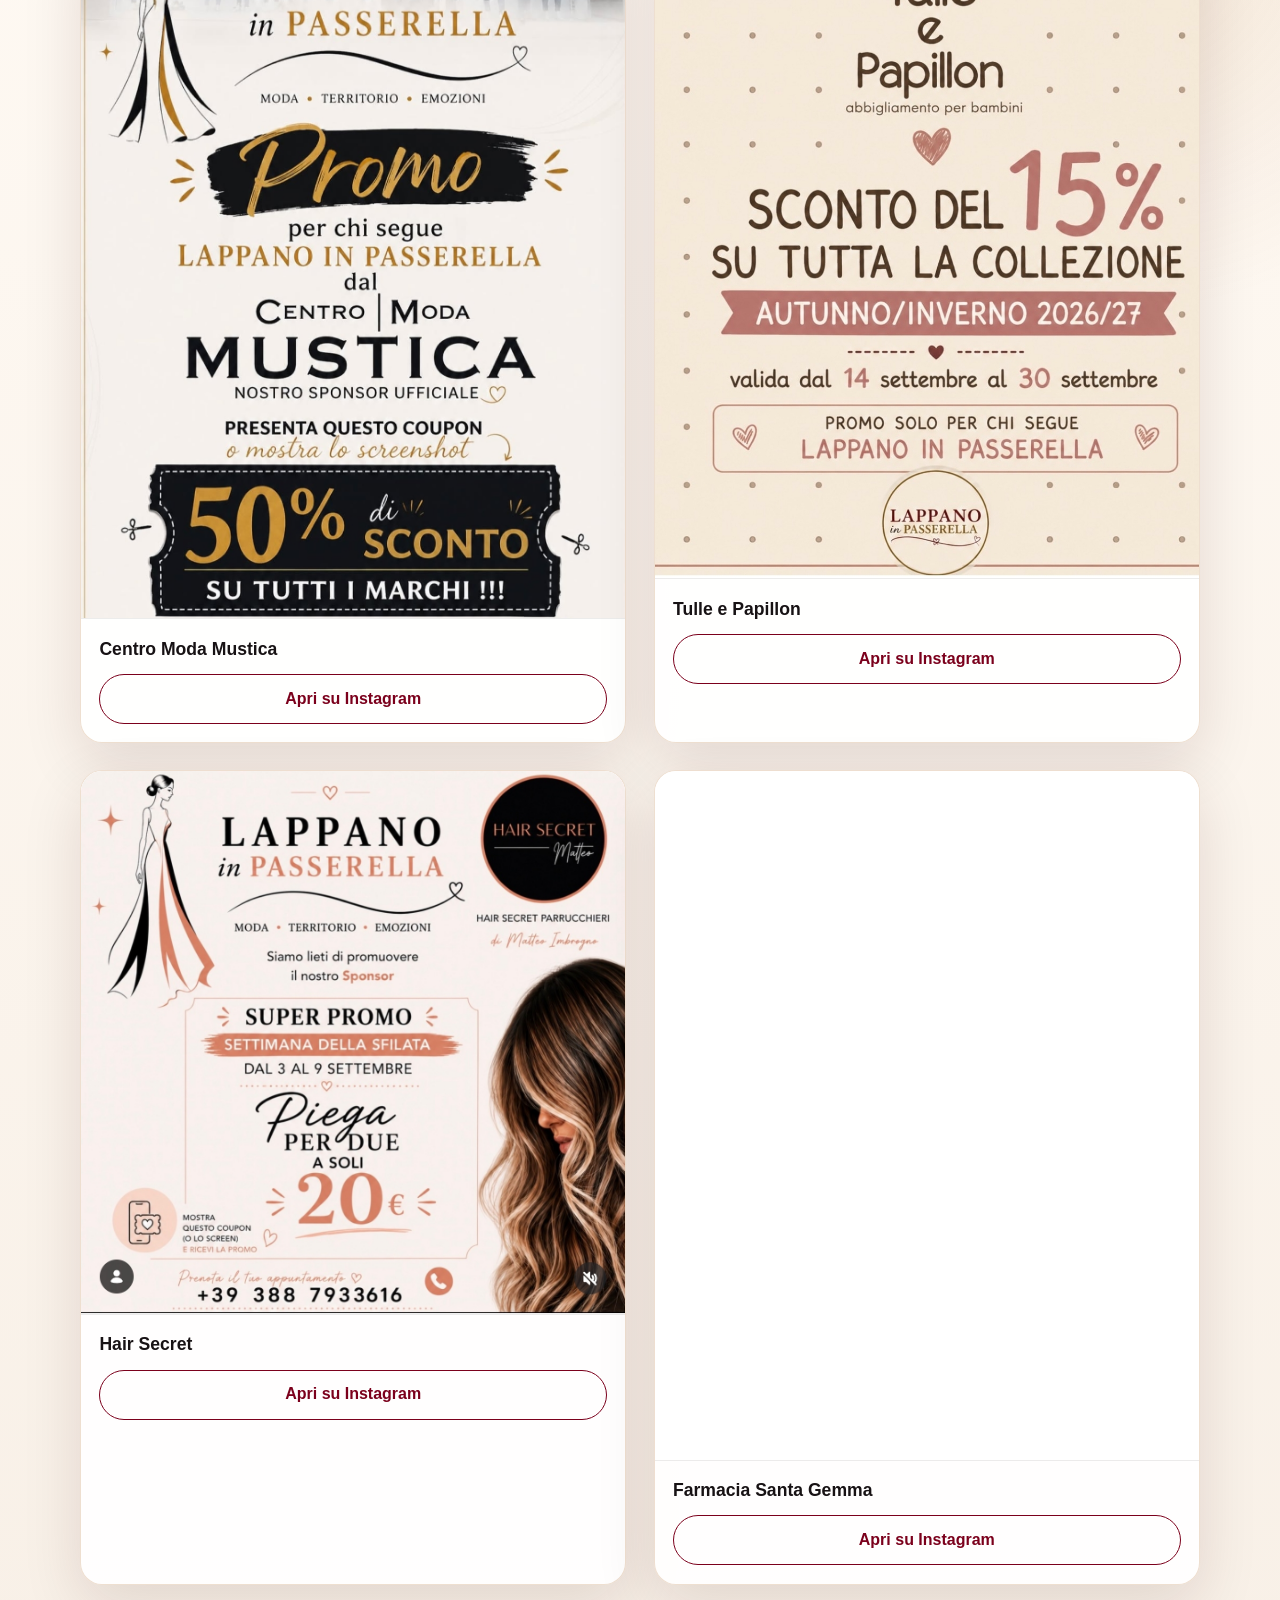
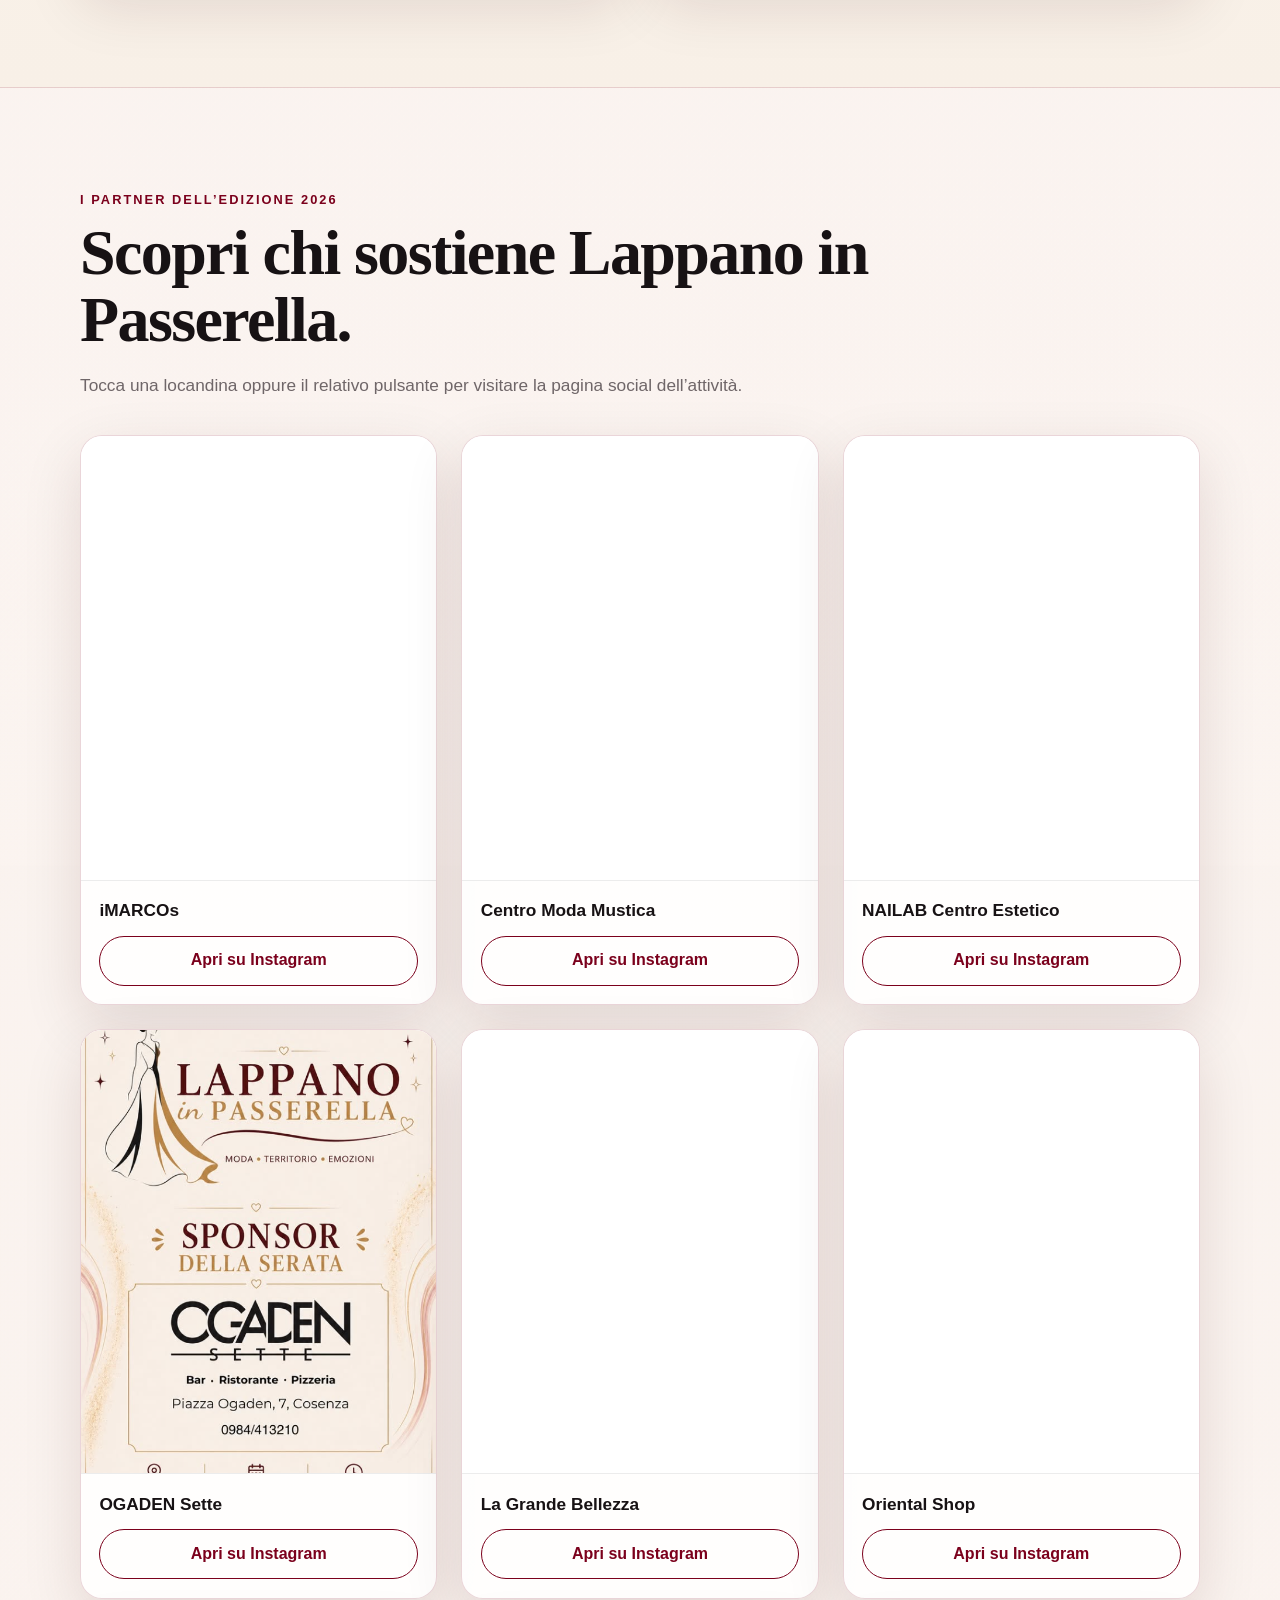
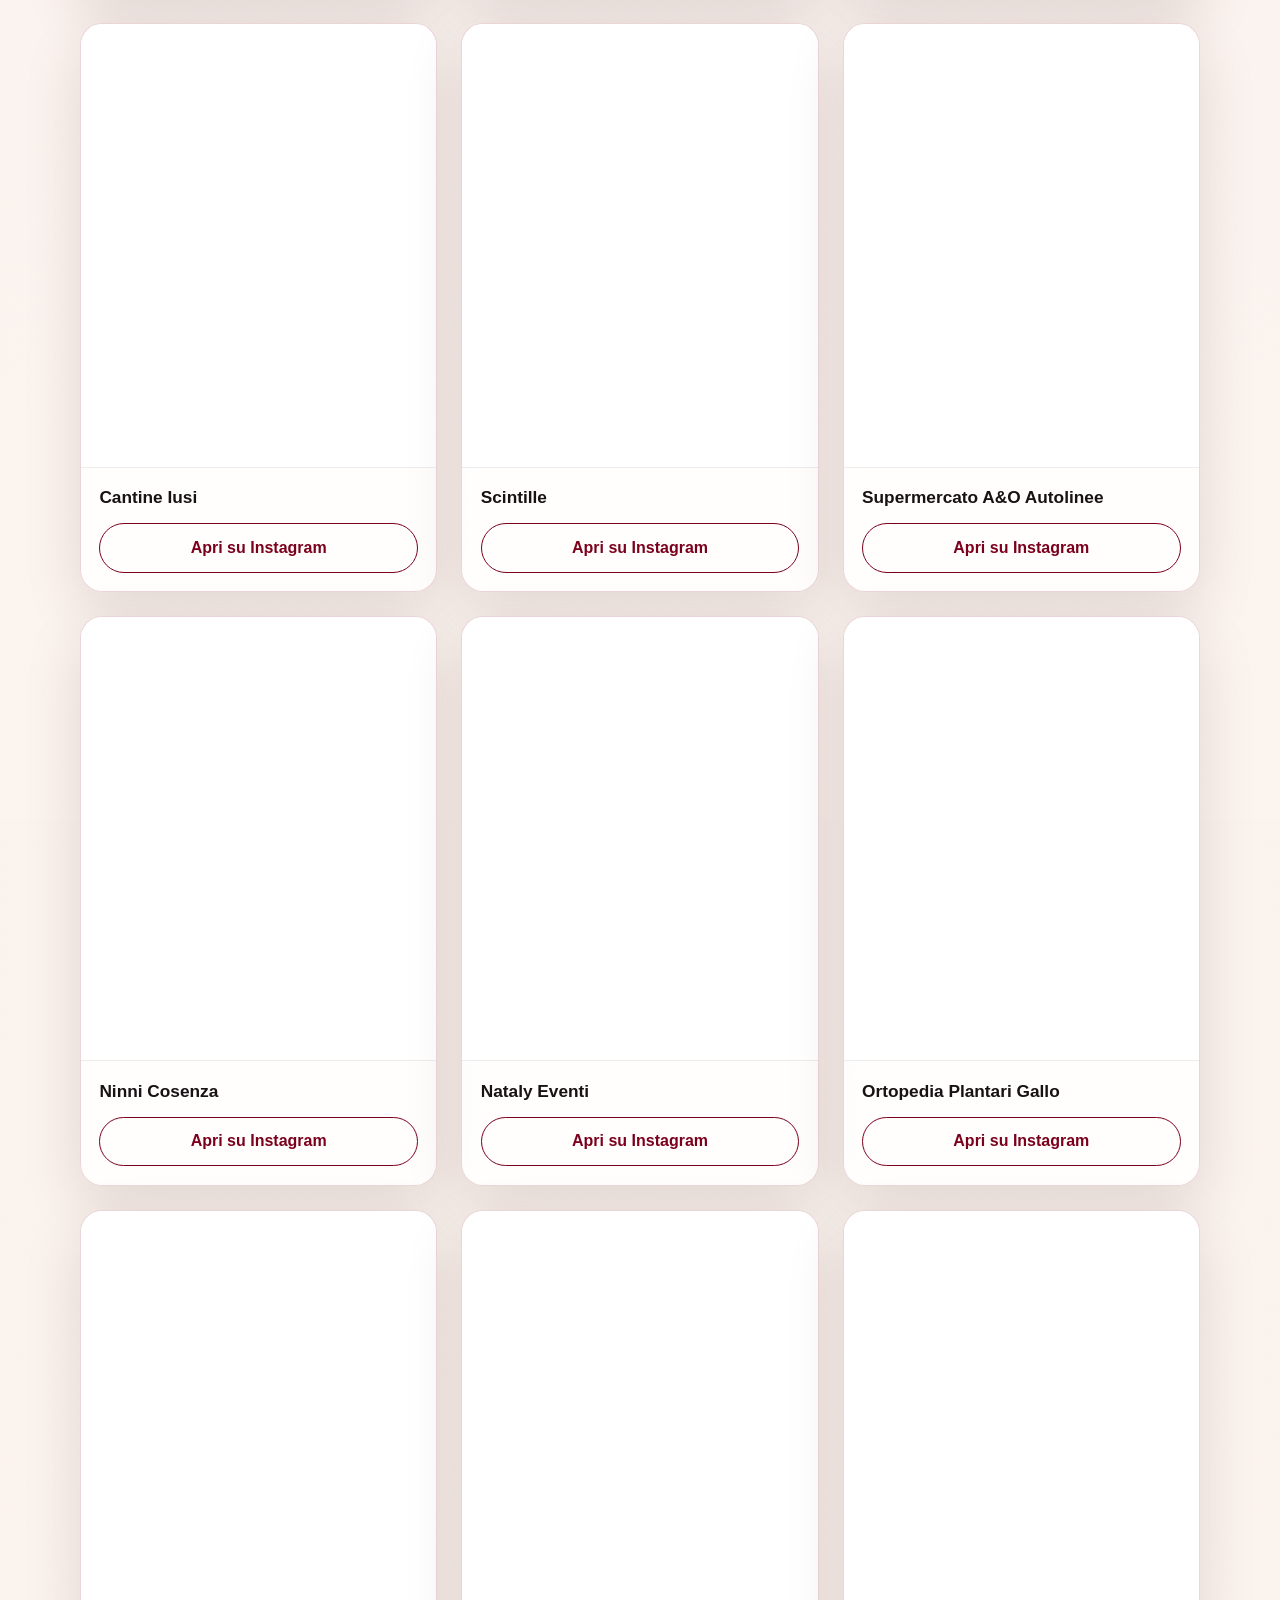
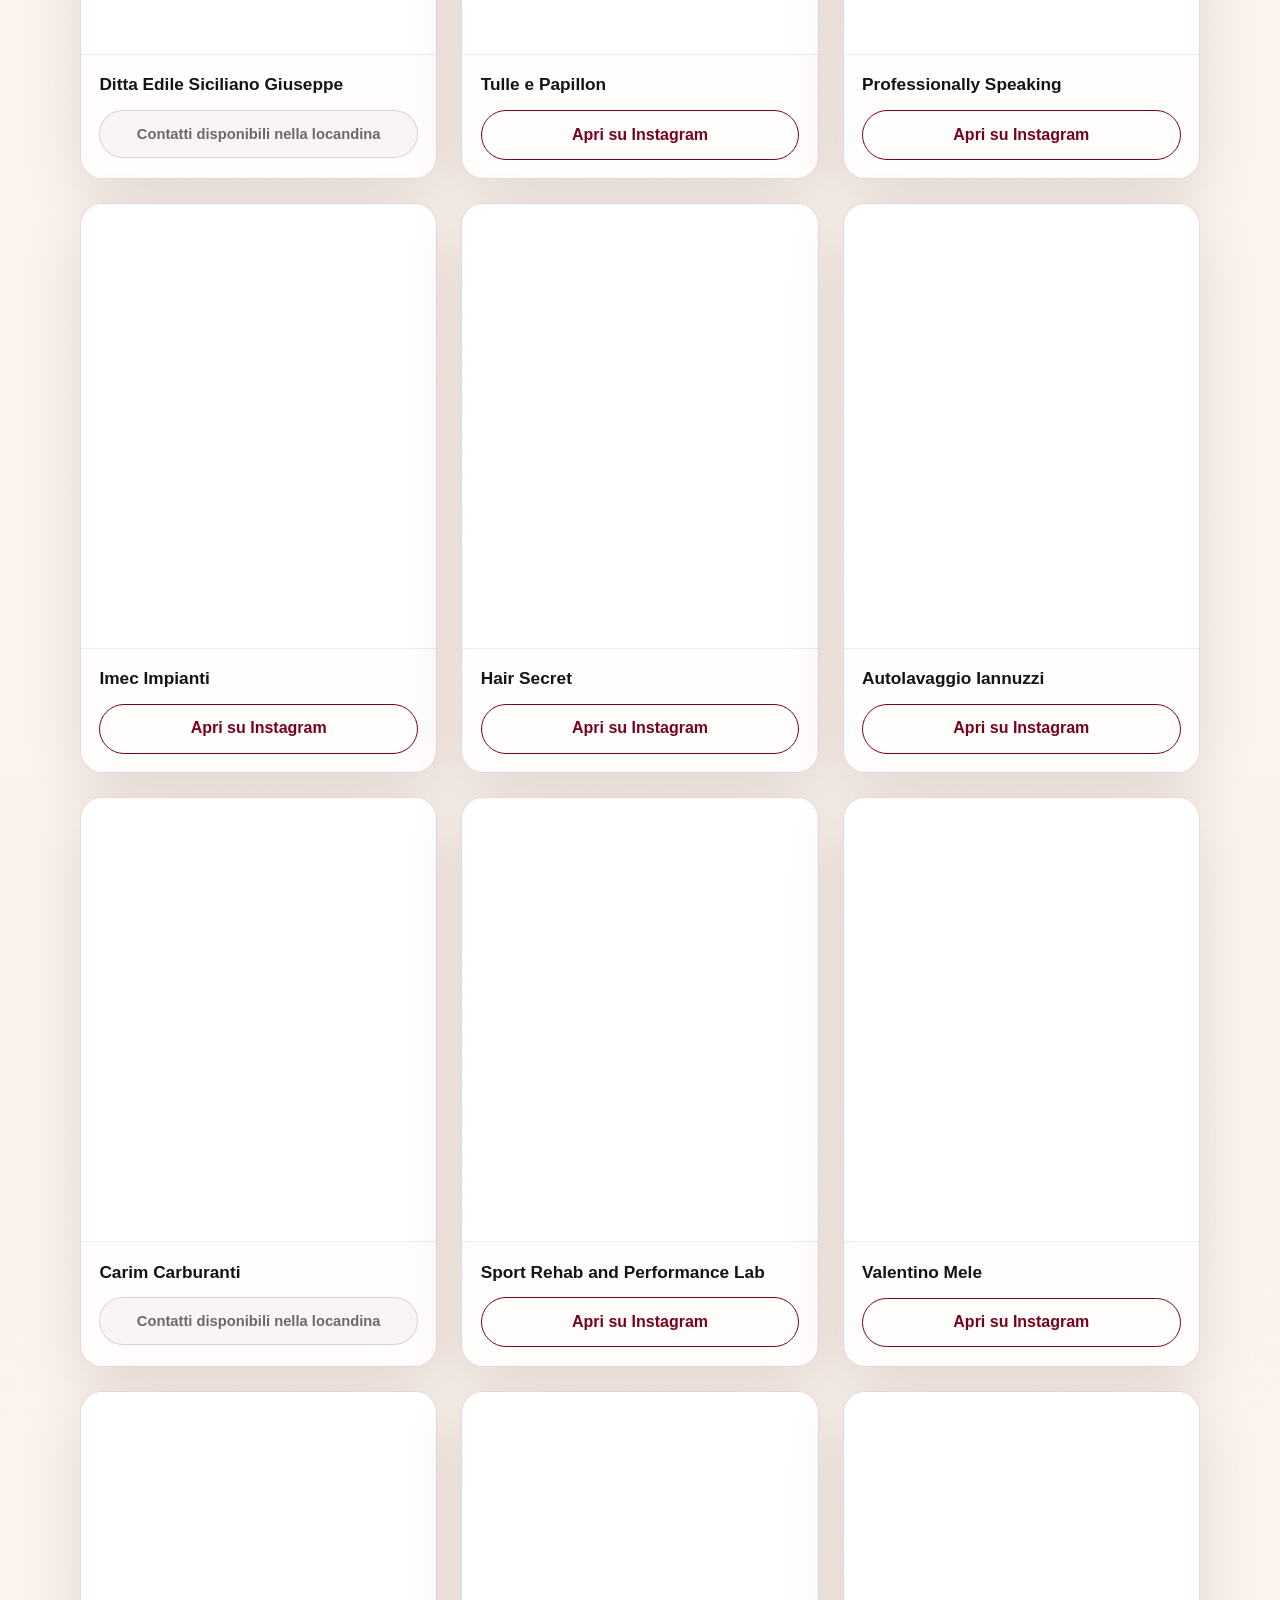
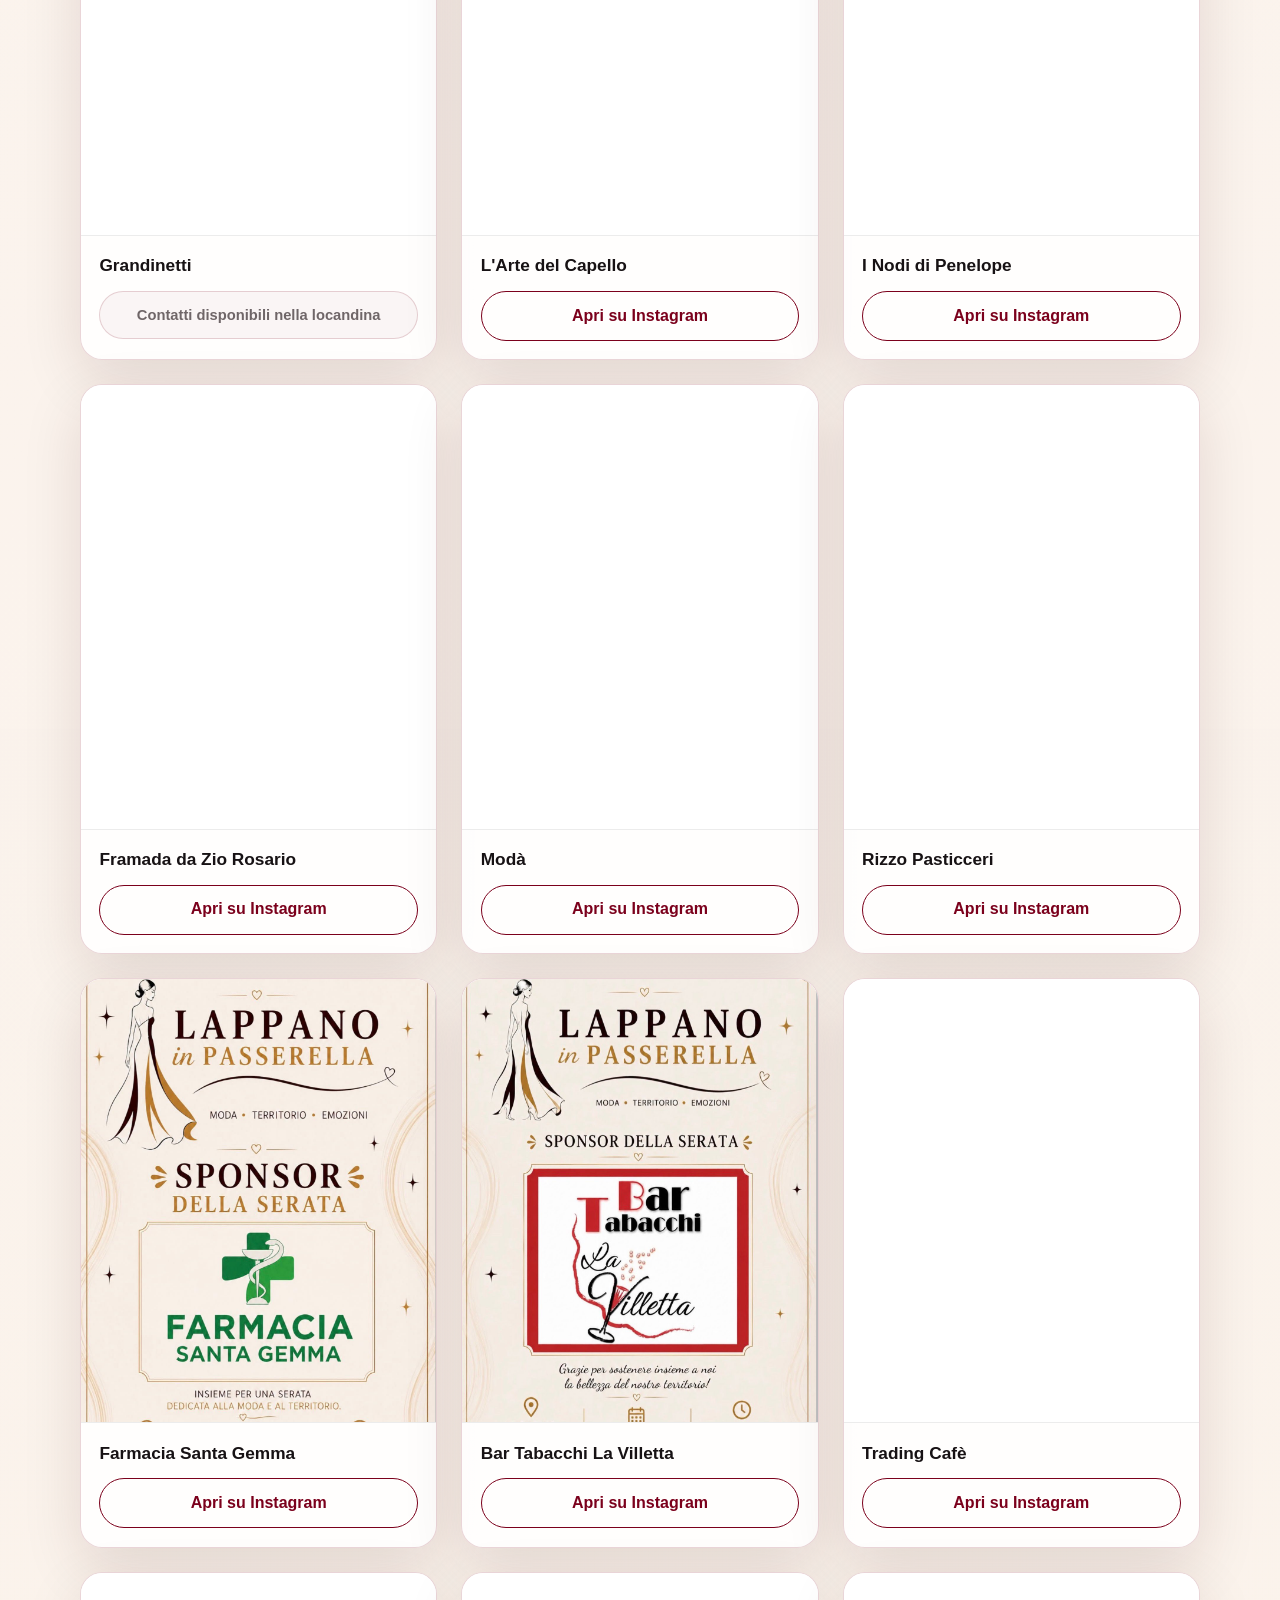
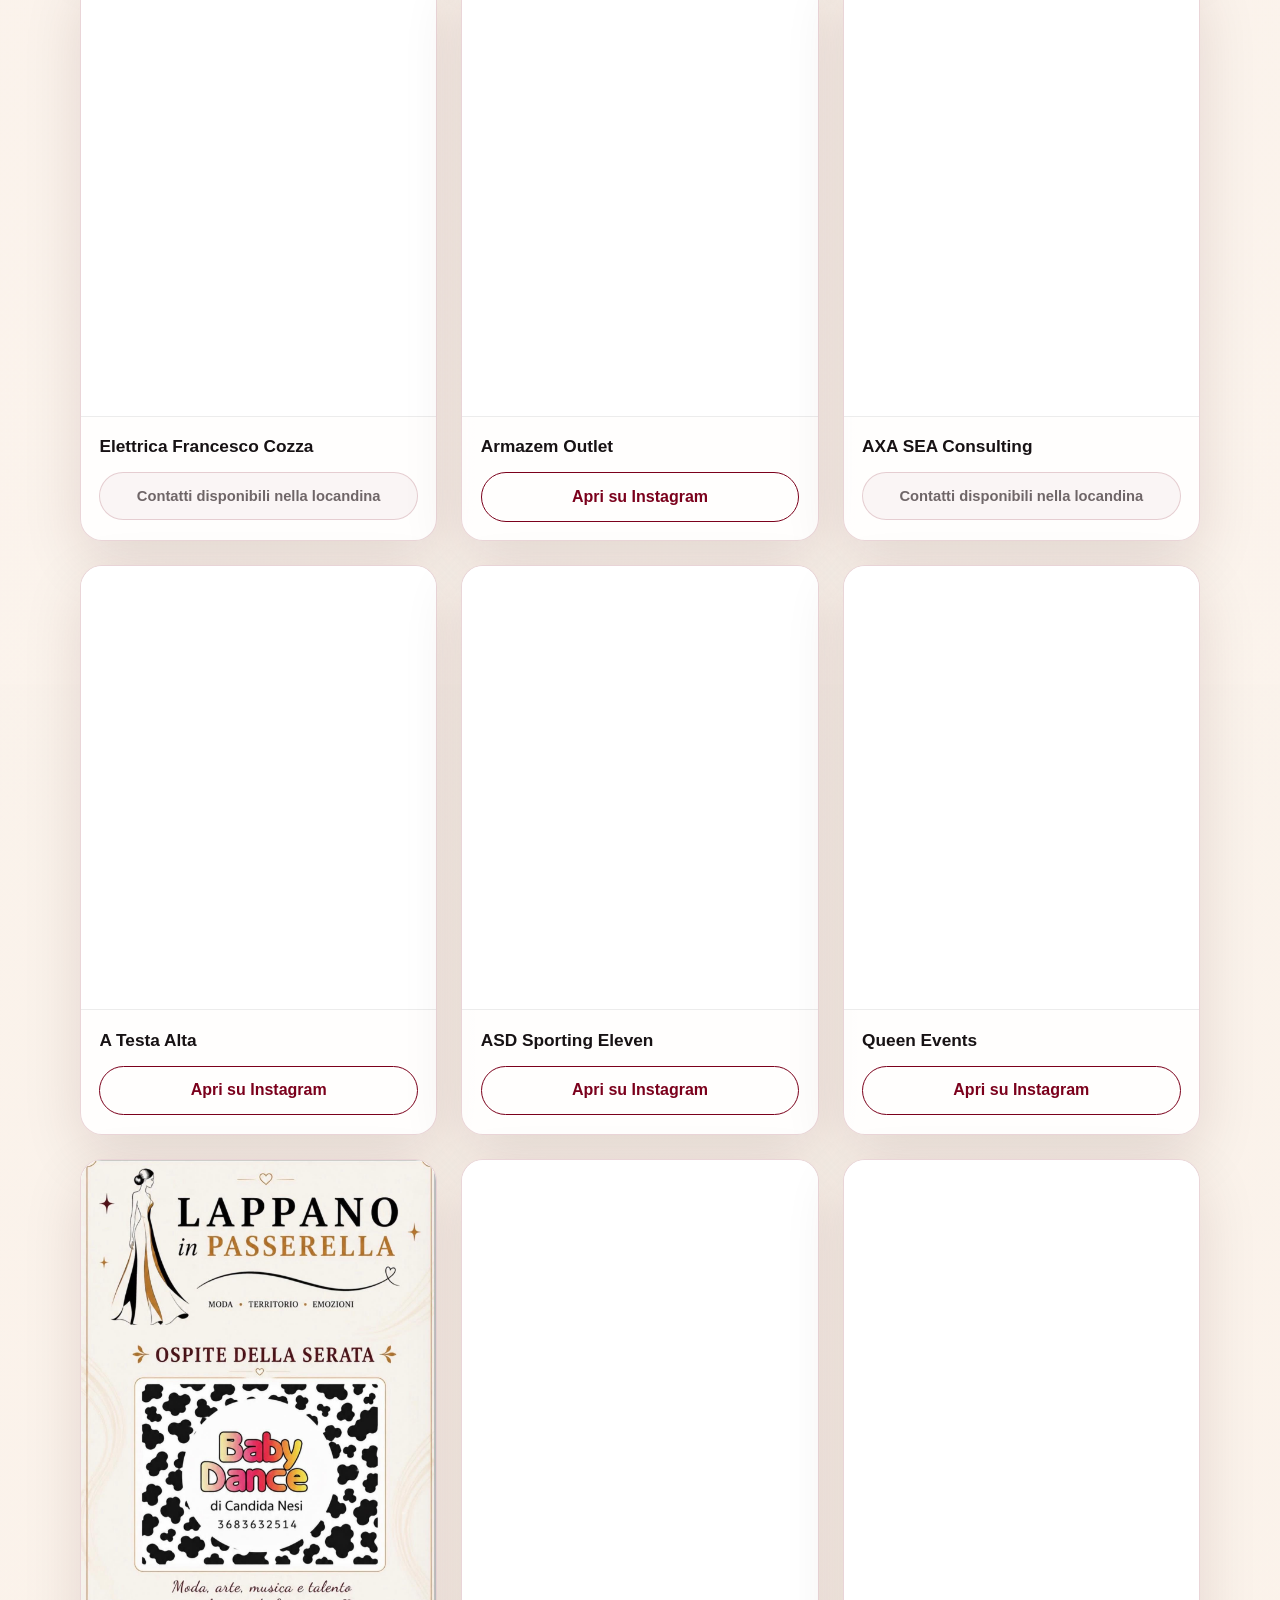
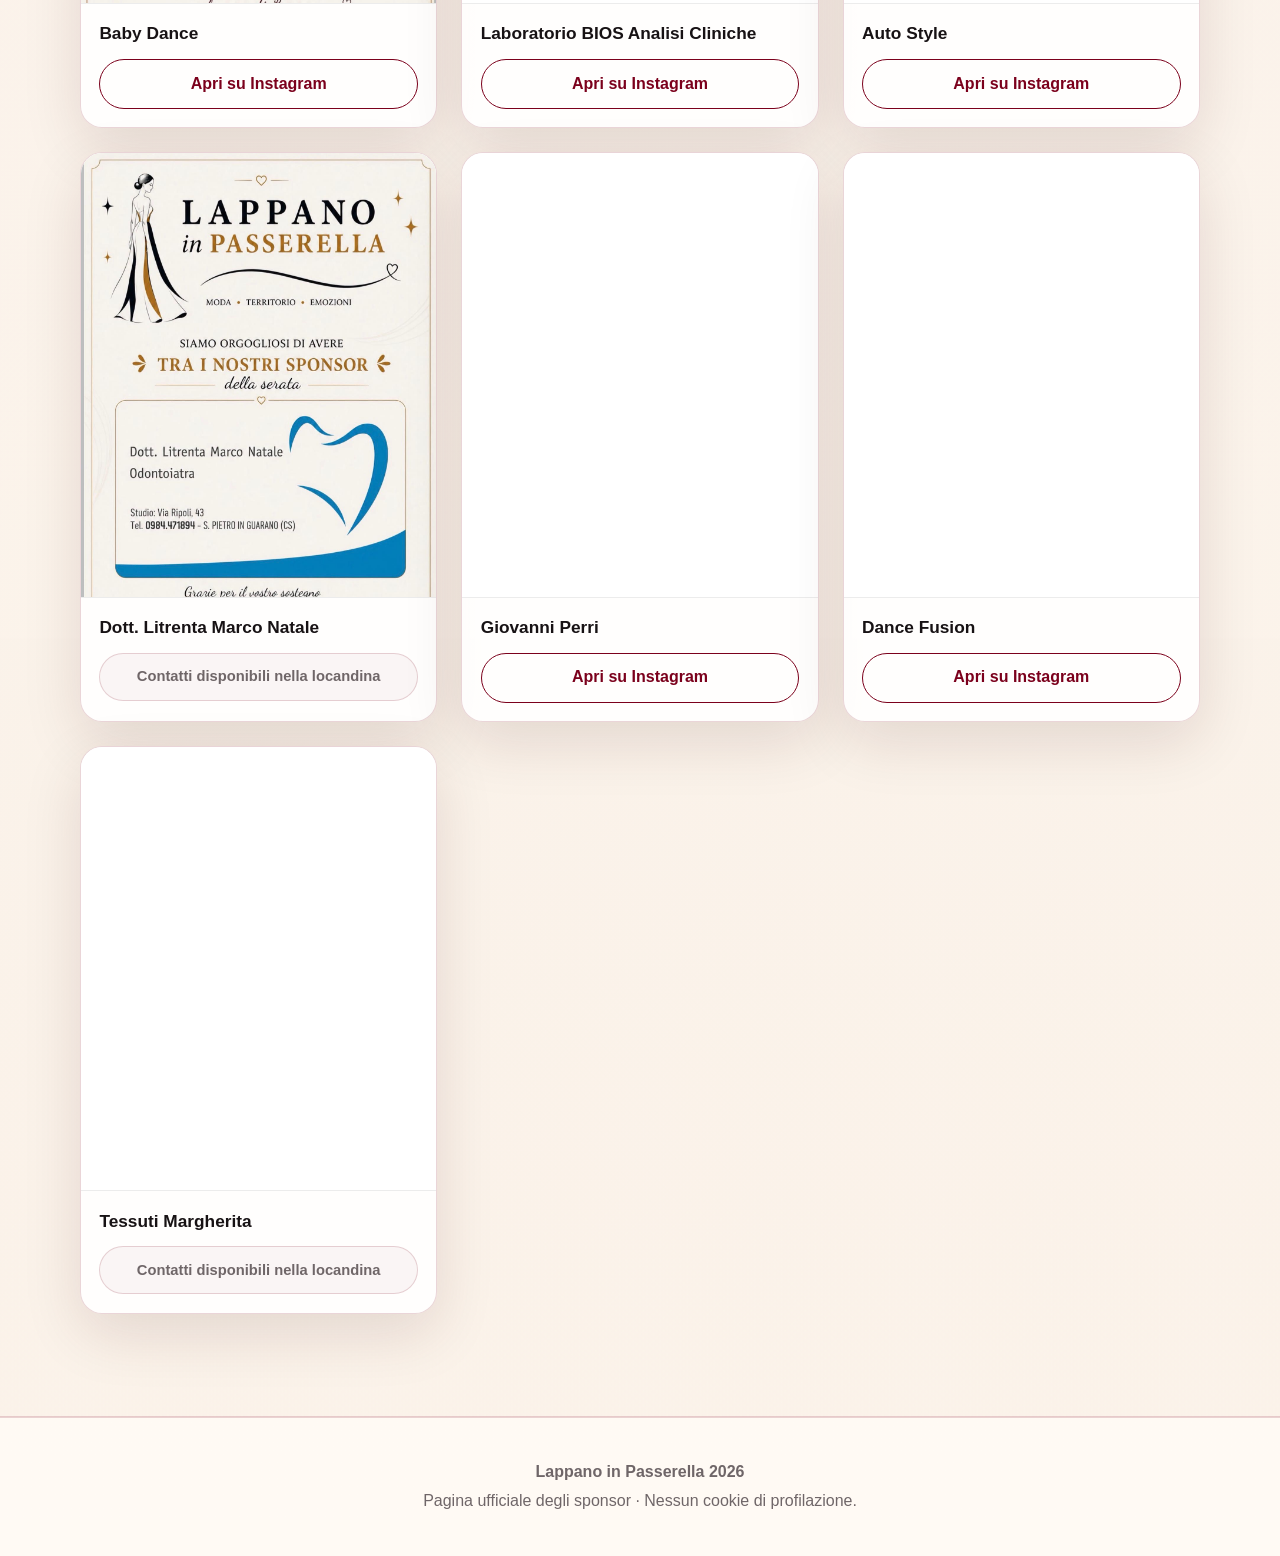
==== commit e9ee52a9: "Le promo dei nostri partner" ====
--- a/lappano-in-passerella/index.html
+++ b/lappano-in-passerella/index.html
@@ -4,10 +4,10 @@
   <meta charset="utf-8">
   <meta name="viewport" content="width=device-width, initial-scale=1">
   <meta name="theme-color" content="#4f0012">
-  <meta name="description" content="Scopri i negozi e le attività che sostengono Lappano in Passerella 2026 e visita le loro pagine social.">
+  <meta name="description" content="Scopri sponsor e promozioni dedicate al pubblico di Lappano in Passerella 2026.">
   <meta property="og:type" content="website">
   <meta property="og:title" content="Sponsor | Lappano in Passerella 2026">
-  <meta property="og:description" content="Le attività che sostengono Lappano in Passerella 2026.">
+  <meta property="og:description" content="Sponsor e promozioni dedicate al pubblico di Lappano in Passerella 2026.">
   <meta property="og:image" content="https://imarcos.it/assets/logo-lappano-in-passerella.jpeg">
   <meta property="og:url" content="https://imarcos.it/lappano-in-passerella/">
   <title>Sponsor | Lappano in Passerella 2026</title>
@@ -20,7 +20,10 @@
   <header class="site-header">
     <nav class="nav-wrap" aria-label="Navigazione della pagina">
       <a class="event-brand" href="#top">Lappano in Passerella</a>
-      <a class="nav-link" href="#sponsor">Scopri gli sponsor</a>
+      <div class="nav-links">
+        <a class="nav-link" href="#promo">Promo</a>
+        <a class="nav-link" href="#sponsor">Sponsor</a>
+      </div>
     </nav>
   </header>
 
@@ -34,7 +37,7 @@
           <ul class="event-facts" aria-label="Informazioni sull'evento">
             <li>5 settembre 2026</li>
             <li>Ore 21:00</li>
-            <li>Piazza San Giovanni Battista, Lappano</li>
+            <li>Piazza Santa Gemma, Lappano</li>
           </ul>
         </div>
         <div class="hero-logo-card">
@@ -47,6 +50,57 @@
       <p class="section-kicker">L’evento</p>
       <h2 id="evento-heading">Una passerella che unisce comunità, creatività e attività del territorio.</h2>
       <p class="section-intro">Lappano in Passerella riunisce moda, musica e spettacolo in una serata pensata per bambini e famiglie. In questa pagina trovi le locandine degli sponsor e il collegamento diretto alle loro pagine social.</p>
+    </section>
+
+
+    <section id="promo" class="promo-section" aria-labelledby="promo-heading">
+      <div class="section">
+        <p class="section-kicker">Vantaggi dedicati al pubblico</p>
+        <h2 id="promo-heading">Le promo dei nostri partner.</h2>
+        <p class="section-intro">Mostra la promo direttamente dal telefono al partner. Consulta ogni locandina per periodo di validità, condizioni e modalità di utilizzo.</p>
+
+        <div class="promo-grid">
+          <article class="promo-card">
+            <a class="promo-poster" href="https://www.instagram.com/centro_moda_mustica/" target="_blank" rel="noopener noreferrer" aria-label="Apri Instagram di Centro Moda Mustica">
+              <img src="../assets/promos/centro-moda-mustica.jpeg" alt="Promo Centro Moda Mustica per Lappano in Passerella" loading="lazy" decoding="async">
+            </a>
+            <div class="promo-meta">
+              <h3>Centro Moda Mustica</h3>
+              <a class="button secondary" href="https://www.instagram.com/centro_moda_mustica/" target="_blank" rel="noopener noreferrer">Apri su Instagram</a>
+            </div>
+          </article>
+
+          <article class="promo-card">
+            <a class="promo-poster" href="https://www.instagram.com/tulleepapillon/" target="_blank" rel="noopener noreferrer" aria-label="Apri Instagram di Tulle e Papillon">
+              <img src="../assets/promos/tulle-e-papillon.jpeg" alt="Promo Tulle e Papillon per Lappano in Passerella" loading="lazy" decoding="async">
+            </a>
+            <div class="promo-meta">
+              <h3>Tulle e Papillon</h3>
+              <a class="button secondary" href="https://www.instagram.com/tulleepapillon/" target="_blank" rel="noopener noreferrer">Apri su Instagram</a>
+            </div>
+          </article>
+
+          <article class="promo-card">
+            <a class="promo-poster" href="https://www.instagram.com/hairsecretsparrucchiere/" target="_blank" rel="noopener noreferrer" aria-label="Apri Instagram di Hair Secret">
+              <img src="../assets/promos/hair-secret.jpeg" alt="Promo Hair Secret per Lappano in Passerella" loading="lazy" decoding="async">
+            </a>
+            <div class="promo-meta">
+              <h3>Hair Secret</h3>
+              <a class="button secondary" href="https://www.instagram.com/hairsecretsparrucchiere/" target="_blank" rel="noopener noreferrer">Apri su Instagram</a>
+            </div>
+          </article>
+
+          <article class="promo-card">
+            <a class="promo-poster" href="https://www.instagram.com/farmaciasantagemma26?igsi=MTRjc2NmbTJ3ZnlvYw==" target="_blank" rel="noopener noreferrer" aria-label="Apri Instagram di Farmacia Santa Gemma">
+              <img src="../assets/promos/farmacia-santa-gemma.jpeg" alt="Promo Farmacia Santa Gemma per Lappano in Passerella" loading="lazy" decoding="async">
+            </a>
+            <div class="promo-meta">
+              <h3>Farmacia Santa Gemma</h3>
+              <a class="button secondary" href="https://www.instagram.com/farmaciasantagemma26?igsi=MTRjc2NmbTJ3ZnlvYw==" target="_blank" rel="noopener noreferrer">Apri su Instagram</a>
+            </div>
+          </article>
+        </div>
+      </div>
     </section>
 
     <section id="sponsor" class="sponsor-section" aria-labelledby="sponsor-heading">
--- a/assets/styles.css
+++ b/assets/styles.css
@@ -77,6 +77,12 @@
 }
 .nav-link:hover, .nav-link:focus-visible { border-color: currentColor; }
 
+.nav-links {
+  display: flex;
+  align-items: center;
+  gap: 1rem;
+}
+
 .hero {
   color: #fff;
   background:
@@ -292,6 +298,7 @@
   .hero-inner { grid-template-columns: 1fr; }
   .hero-logo-card { max-width: 660px; transform: none; }
   .poster-grid { grid-template-columns: repeat(2, minmax(0, 1fr)); }
+  .promo-grid { grid-template-columns: repeat(2, minmax(0, 1fr)); }
 }
 
 @media (max-width: 560px) {
@@ -301,10 +308,80 @@
   .event-facts { display: grid; }
   .event-facts li { border-radius: 14px; }
   .poster-grid { grid-template-columns: 1fr; }
-  .poster-meta { padding: 1rem; }
+  .promo-grid { grid-template-columns: 1fr; }
+  .poster-meta, .promo-meta { padding: 1rem; }
+  .nav-links { gap: .7rem; }
 }
 
 @media (prefers-reduced-motion: reduce) {
   html { scroll-behavior: auto; }
   *, *::before, *::after { transition: none !important; }
 }
+
+.no-link-note {
+  margin: 0;
+  min-height: 46px;
+  display: flex;
+  align-items: center;
+  justify-content: center;
+  padding: .72rem 1rem;
+  border: 1px solid rgba(123,0,28,.16);
+  border-radius: 999px;
+  color: var(--muted);
+  background: rgba(123,0,28,.035);
+  text-align: center;
+  font-size: .92rem;
+  font-weight: 700;
+}
+
+
+.promo-section {
+  background:
+    radial-gradient(circle at 88% 15%, rgba(185,122,63,.16), transparent 24rem),
+    linear-gradient(180deg, #fffaf4 0%, #f8f0e7 100%);
+  border-top: 1px solid var(--line);
+}
+
+.promo-grid {
+  display: grid;
+  grid-template-columns: repeat(2, minmax(0, 1fr));
+  gap: clamp(1rem, 2.4vw, 1.7rem);
+  margin-top: 2.3rem;
+}
+
+.promo-card {
+  min-width: 0;
+  overflow: hidden;
+  background: rgba(255,255,255,.92);
+  border: 1px solid rgba(185,122,63,.24);
+  border-radius: var(--radius);
+  box-shadow: var(--shadow);
+}
+
+.promo-poster {
+  display: block;
+  text-decoration: none;
+  background: #fff;
+}
+
+.promo-poster img {
+  width: 100%;
+  height: auto;
+  max-height: 760px;
+  object-fit: contain;
+  object-position: top center;
+  margin: 0 auto;
+}
+
+.promo-meta {
+  display: grid;
+  gap: .85rem;
+  padding: 1.15rem;
+  border-top: 1px solid rgba(23,18,20,.08);
+}
+
+.promo-meta h3 {
+  margin: 0;
+  font-size: 1.1rem;
+  line-height: 1.3;
+}
